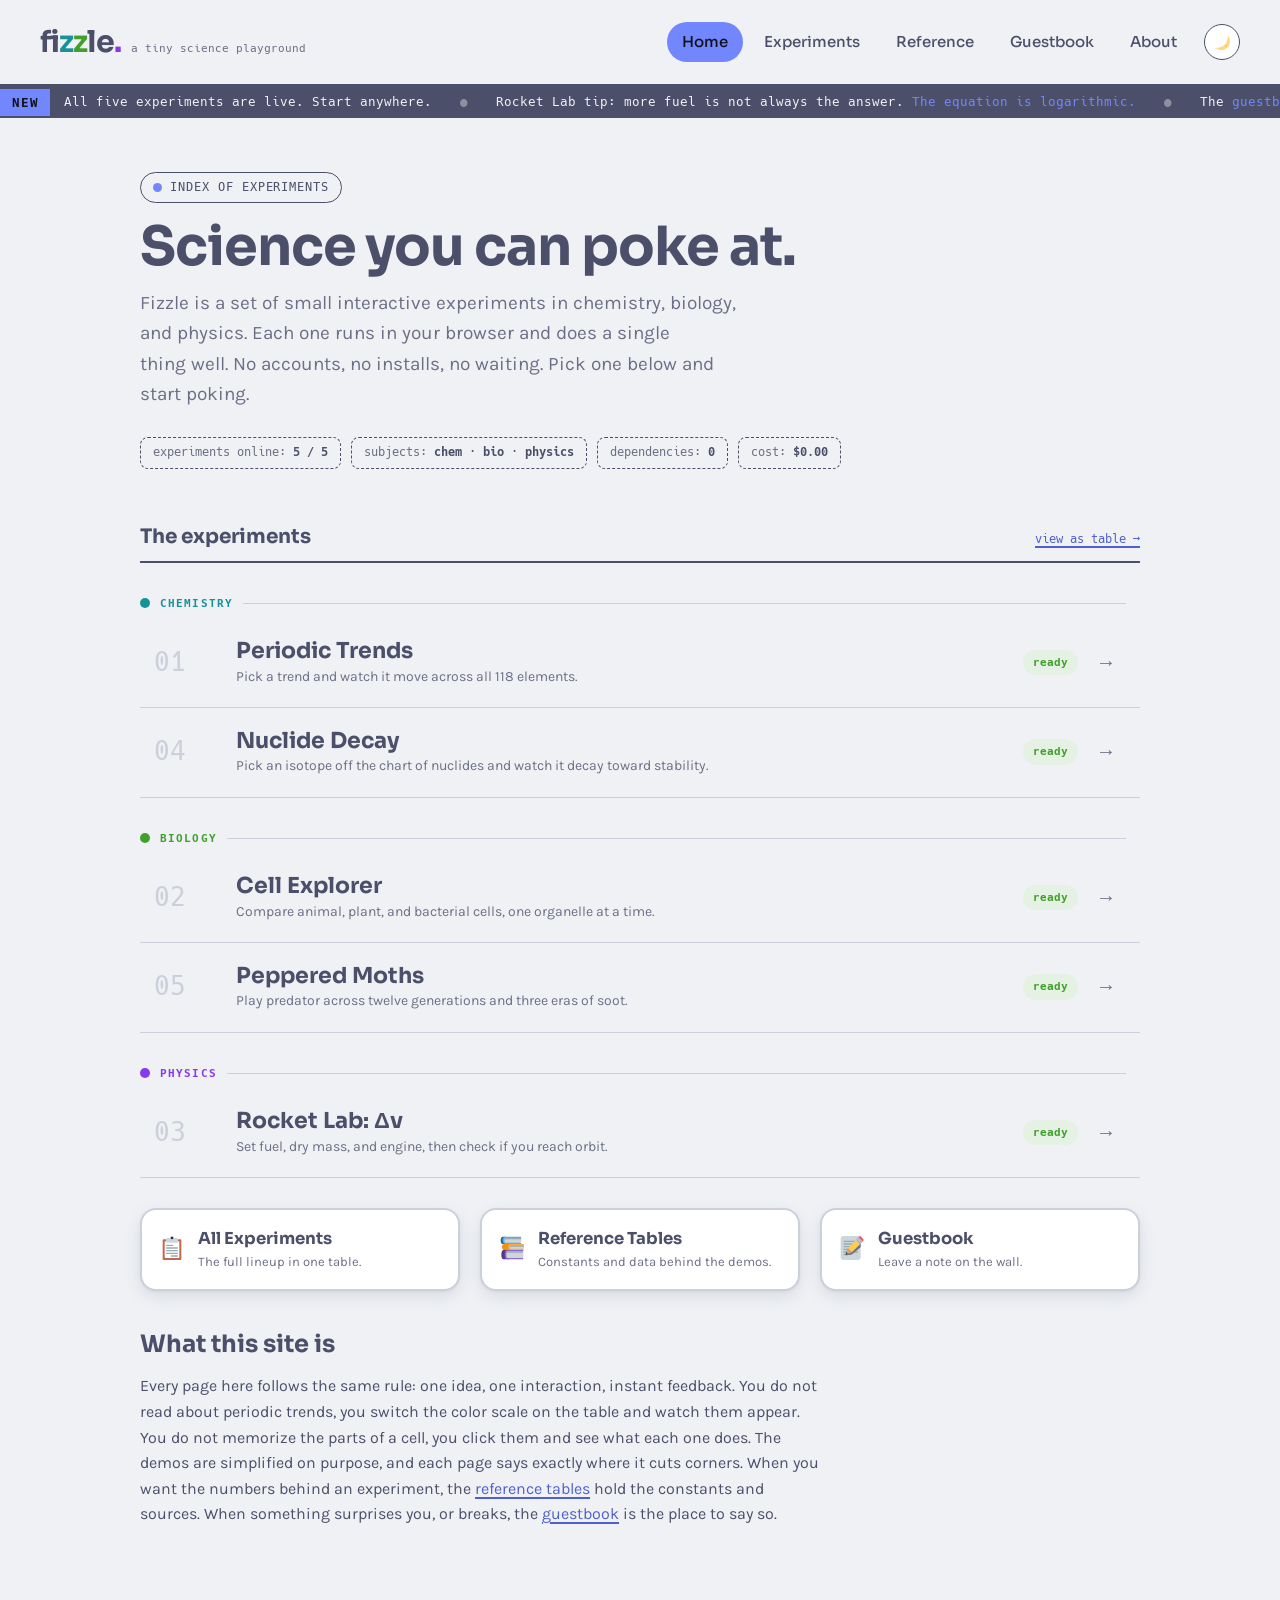
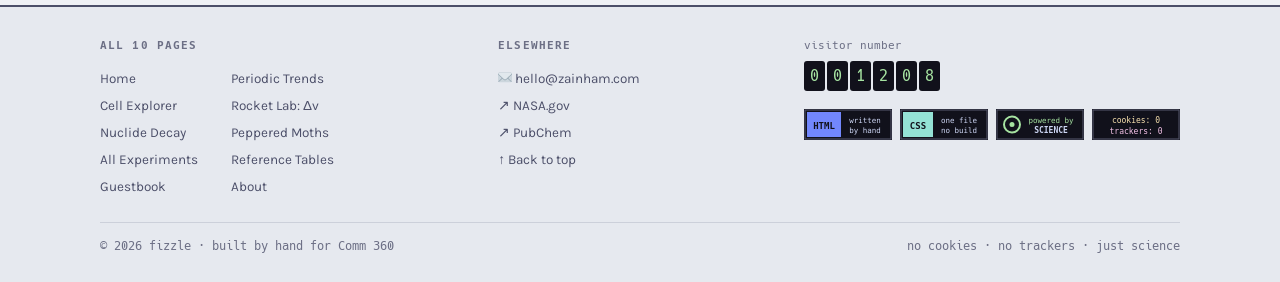
==== index.html @ f8979407 "feat: run moths across three eras of four generations Twelve generations, six catches each, with the" ====
<!DOCTYPE html>
<!-- AI-ASSISTED: portions of this file were written with the help of an AI assistant (Claude), per course policy.
     Twemoji icons (images/twemoji/) are copyright Twitter/X and contributors, licensed CC-BY 4.0. -->
<html lang="en">
<head>
<meta charset="utf-8">
<meta name="viewport" content="width=device-width, initial-scale=1">
<title>fizzle. &middot; a tiny science playground</title>
<meta name="description" content="Fizzle is a set of small interactive science experiments in chemistry, biology, and physics. Everything runs in your browser.">
<link rel="stylesheet" href="fizzle.css">
<link rel="icon" href="images/twemoji/26a1.svg">
<script src="js/site.js" defer></script>
</head>
<body>
<a class="fz-skip" href="#main">Skip to content</a>
<header class="fz-head" id="top">
  <a class="fz-logo" href="index.html">
    <span class="word">fi<em>z</em><em>z</em>le<em>.</em></span>
    <span class="dom">a tiny science playground</span>
  </a>
  <div class="fz-headright">
    <nav class="fz-nav" aria-label="Main navigation">
      <a href="index.html" class="on">Home</a>
      <a href="experiments.html">Experiments</a>
      <a href="reference.html">Reference</a>
      <a href="guestbook.html">Guestbook</a>
      <a href="about.html">About</a>
    </nav>
    <button class="fz-theme" type="button" aria-label="Toggle dark or light theme">
      <img class="em moon" src="images/twemoji/1f319.svg" alt="">
      <img class="em sun" src="images/twemoji/2600.svg" alt="">
    </button>
  </div>
</header>

<div class="fz-ticker">
  <button type="button" class="flag" id="fz-tick-btn" aria-pressed="false">NEW</button>
  <div class="lane"><div class="track">
    <span>All five experiments are live. Start anywhere.</span>
    <span class="sep">&#9679;</span>
    <span>Rocket Lab tip: more fuel is not always the answer. <em>The equation is logarithmic.</em></span>
    <span class="sep">&#9679;</span>
    <span>The <em>guestbook</em> is open. Sign the wall.</span>
  </div></div>
</div>

<main class="fz-main" id="main">
  <div class="fz-hero">
    <span class="fz-kicker"><span class="dot"></span>index of experiments</span>
    <h1 class="fz-h1">Science you can poke at.</h1>
    <p class="fz-hook">Fizzle is a set of small interactive experiments in chemistry, biology, and physics. Each one runs in your browser and does a single thing well. No accounts, no installs, no waiting. Pick one below and start poking.</p>
    <div class="fz-stats">
      <span>experiments online: <strong>5 / 5</strong></span>
      <span>subjects: <strong>chem &middot; bio &middot; physics</strong></span>
      <span>dependencies: <strong>0</strong></span>
      <span>cost: <strong>$0.00</strong></span>
    </div>
  </div>

  <div class="fz-dirhead">
    <h2>The experiments</h2>
    <a href="experiments.html">view as table &rarr;</a>
  </div>
  <div class="fz-dir">
    <h3 class="fz-group chem">Chemistry</h3>
    <a class="fz-exp" href="periodic.html">
      <span class="idx">01</span>
      <div><h3>Periodic Trends</h3><p>Pick a trend and watch it move across all 118 elements.</p></div>
      <span class="status ready">ready</span>
      <span class="arrow">&rarr;</span>
    </a>
    <a class="fz-exp" href="decay.html">
      <span class="idx">04</span>
      <div><h3>Nuclide Decay</h3><p>Pick an isotope off the chart of nuclides and watch it decay toward stability.</p></div>
      <span class="status ready">ready</span>
      <span class="arrow">&rarr;</span>
    </a>
    <h3 class="fz-group bio">Biology</h3>
    <a class="fz-exp" href="cells.html">
      <span class="idx">02</span>
      <div><h3>Cell Explorer</h3><p>Compare animal, plant, and bacterial cells, one organelle at a time.</p></div>
      <span class="status ready">ready</span>
      <span class="arrow">&rarr;</span>
    </a>
    <a class="fz-exp" href="moths.html">
      <span class="idx">05</span>
      <div><h3>Peppered Moths</h3><p>Play predator across twelve generations and three eras of soot.</p></div>
      <span class="status ready">ready</span>
      <span class="arrow">&rarr;</span>
    </a>
    <h3 class="fz-group phys">Physics</h3>
    <a class="fz-exp" href="rocket.html">
      <span class="idx">03</span>
      <div><h3>Rocket Lab: &Delta;v</h3><p>Set fuel, dry mass, and engine, then check if you reach orbit.</p></div>
      <span class="status ready">ready</span>
      <span class="arrow">&rarr;</span>
    </a>
  </div>

  <div class="fz-row3">
    <a class="fz-mini" href="experiments.html">
      <div class="ico"><img class="em" src="images/twemoji/1f4cb.svg" alt=""></div>
      <div><h3>All Experiments</h3><p>The full lineup in one table.</p></div>
    </a>
    <a class="fz-mini" href="reference.html">
      <div class="ico"><img class="em" src="images/twemoji/1f4da.svg" alt=""></div>
      <div><h3>Reference Tables</h3><p>Constants and data behind the demos.</p></div>
    </a>
    <a class="fz-mini" href="guestbook.html">
      <div class="ico"><img class="em" src="images/twemoji/1f4dd.svg" alt=""></div>
      <div><h3>Guestbook</h3><p>Leave a note on the wall.</p></div>
    </a>
  </div>

  <div class="fz-prose">
    <h2>What this site is</h2>
    <p>Every page here follows the same rule: one idea, one interaction, instant feedback. You do not read about periodic trends, you switch the color scale on the table and watch them appear. You do not memorize the parts of a cell, you click them and see what each one does. The demos are simplified on purpose, and each page says exactly where it cuts corners. When you want the numbers behind an experiment, the <a href="reference.html">reference tables</a> hold the constants and sources. When something surprises you, or breaks, the <a href="guestbook.html">guestbook</a> is the place to say so.</p>
  </div>
</main>

<footer class="fz-foot">
  <div class="cols">
    <div>
      <h2>All 10 pages</h2>
      <ul class="fz-sitemap">
        <li><a href="index.html">Home</a></li>
        <li><a href="periodic.html">Periodic Trends</a></li>
        <li><a href="cells.html">Cell Explorer</a></li>
        <li><a href="rocket.html">Rocket Lab: &Delta;v</a></li>
        <li><a href="decay.html">Nuclide Decay</a></li>
        <li><a href="moths.html">Peppered Moths</a></li>
        <li><a href="experiments.html">All Experiments</a></li>
        <li><a href="reference.html">Reference Tables</a></li>
        <li><a href="guestbook.html">Guestbook</a></li>
        <li><a href="about.html">About</a></li>
      </ul>
    </div>
    <div>
      <h2>Elsewhere</h2>
      <ul>
        <li><a href="mailto:hello@zainham.com"><img class="em" src="images/twemoji/2709.svg" alt=""> hello@zainham.com</a></li>
        <li><a href="https://www.nasa.gov/">&#8599; NASA.gov</a></li>
        <li><a href="https://pubchem.ncbi.nlm.nih.gov/">&#8599; PubChem</a></li>
        <li><a href="#top">&#8593; Back to top</a></li>
      </ul>
    </div>
    <div class="fz-counter">
      <span class="lab">visitor number</span>
      <div class="fz-odo"><span>0</span><span>0</span><span>1</span><span>2</span><span>0</span><span>8</span></div>
      <div class="fz-badges">
        <img src="images/badge-1.svg" alt="88 by 31 button badge: HTML written by hand" width="88" height="31">
        <img src="images/badge-2.svg" alt="88 by 31 button badge: CSS, one file, no build step" width="88" height="31">
        <img src="images/badge-3.svg" alt="88 by 31 button badge: powered by science" width="88" height="31">
        <img src="images/badge-4.svg" alt="88 by 31 button badge: zero cookies, zero trackers" width="88" height="31">
      </div>
    </div>
  </div>
  <div class="base">
    <span>&copy; 2026 fizzle &middot; built by hand for Comm 360</span>
    <span>no cookies &middot; no trackers &middot; just science</span>
  </div>
</footer>
</body>
</html>
---- fizzle.css ----
/* AI-ASSISTED: portions of this file were written with the help of an AI assistant (Claude), per course policy.
   fizzle.css: the one external stylesheet for fizzle.zainham.com.
   Palette: Catppuccin Latte (light, default) / Catppuccin Mocha (dark), lavender accent.
   Fonts: Sora (display), Karla (body), Hack (mono), self-hosted in fonts/.
   Icons: Twemoji SVGs (CC-BY 4.0, jdecked/twemoji), self-hosted in images/twemoji/. */

/* ---------- fonts ---------- */
@font-face{font-family:'Sora';font-weight:400;font-style:normal;font-display:swap;src:url('fonts/sora-400.woff2') format('woff2')}
@font-face{font-family:'Sora';font-weight:500;font-style:normal;font-display:swap;src:url('fonts/sora-500.woff2') format('woff2')}
@font-face{font-family:'Sora';font-weight:600;font-style:normal;font-display:swap;src:url('fonts/sora-600.woff2') format('woff2')}
@font-face{font-family:'Sora';font-weight:700;font-style:normal;font-display:swap;src:url('fonts/sora-700.woff2') format('woff2')}
@font-face{font-family:'Karla';font-weight:400;font-style:normal;font-display:swap;src:url('fonts/karla-400.woff2') format('woff2')}
@font-face{font-family:'Karla';font-weight:400;font-style:italic;font-display:swap;src:url('fonts/karla-400-italic.woff2') format('woff2')}
@font-face{font-family:'Karla';font-weight:700;font-style:normal;font-display:swap;src:url('fonts/karla-700.woff2') format('woff2')}
@font-face{font-family:'Hack';font-weight:400;font-style:normal;font-display:swap;src:url('fonts/hack-400.woff2') format('woff2')}
@font-face{font-family:'Hack';font-weight:700;font-style:normal;font-display:swap;src:url('fonts/hack-700.woff2') format('woff2')}

/* ---------- theme tokens ---------- */
:root{
  /* Catppuccin Latte */
  --base:#eff1f5; --mantle:#e6e9ef; --crust:#dce0e8; --card:#ffffff;
  --text:#4c4f69; --subtext:#6c6f85; --line:#ccd0da; --border:#4c4f69;
  --lavender:#7287fd; --chem:#179299; --bio:#40a02b; --phys:#8839ef;
  --yellow:#df8e1d; --pink:#ea76cb; --green:#40a02b; --odo:#a6e3a1;
  --inv-bg:#4c4f69; --inv-text:#eff1f5; --accent-contrast:#11111b;
  /* text-only accent variants: the display accents above fail WCAG AA as text */
  --link:#4f5fd0; --link-hover:#c4257f; --pink-text:#c4257f;
  --phys-contrast:#ffffff;
  --chem-soft:color-mix(in oklab,var(--chem) 14%,var(--card));
  --bio-soft:color-mix(in oklab,var(--bio) 14%,var(--card));
  --phys-soft:color-mix(in oklab,var(--phys) 14%,var(--card));
  --yellow-soft:color-mix(in oklab,var(--yellow) 16%,var(--card));
  --lav-soft:color-mix(in oklab,var(--lavender) 14%,var(--card));
  --radius:16px; --shadow:0 2px 0 var(--border);
  --shadow-soft:0 1px 2px rgba(76,79,105,.08),0 6px 16px rgba(76,79,105,.12);
  --font-display:'Sora',sans-serif;
  --font-body:'Karla',sans-serif;
  --font-mono:'Hack','IBM Plex Mono',monospace;
}
body.dark{
  /* Catppuccin Mocha */
  --base:#1e1e2e; --mantle:#181825; --crust:#11111b; --card:#313244;
  --text:#cdd6f4; --subtext:#a6adc8; --line:#45475a; --border:#585b70;
  --lavender:#b4befe; --chem:#94e2d5; --bio:#a6e3a1; --phys:#cba6f7;
  --yellow:#f9e2af; --pink:#f5c2e7; --green:#a6e3a1; --odo:#a6e3a1;
  --inv-bg:#11111b; --inv-text:#cdd6f4; --accent-contrast:#11111b;
  --link:#b4befe; --link-hover:#f5c2e7; --pink-text:#f5c2e7;
  --phys-contrast:#11111b;
  --chem-soft:color-mix(in oklab,var(--chem) 20%,var(--card));
  --bio-soft:color-mix(in oklab,var(--bio) 20%,var(--card));
  --phys-soft:color-mix(in oklab,var(--phys) 20%,var(--card));
  --yellow-soft:color-mix(in oklab,var(--yellow) 20%,var(--card));
  --lav-soft:color-mix(in oklab,var(--lavender) 20%,var(--card));
  --shadow-soft:0 2px 4px rgba(0,0,0,.3),0 8px 20px rgba(0,0,0,.35);
}

/* ---------- base ---------- */
*,*::before,*::after{box-sizing:border-box}
html{scroll-behavior:smooth}
body{margin:0;background:var(--base);color:var(--text);font-family:var(--font-body);font-size:16px;line-height:1.6;min-height:100vh;display:flex;flex-direction:column}
img{max-width:100%;border:0}
a img{border:0}
img.em{width:1em;height:1em;vertical-align:-0.125em}
a{color:var(--link);text-decoration-thickness:1.5px;text-underline-offset:3px}
a:hover{color:var(--link-hover)}
:focus-visible{outline:2.5px solid var(--link);outline-offset:2px;border-radius:4px}
::selection{background:var(--lav-soft)}
.visually-hidden{position:absolute;width:1px;height:1px;margin:-1px;padding:0;overflow:hidden;clip:rect(0 0 0 0);white-space:nowrap;border:0}
.fz-skip{position:absolute;left:-9999px;top:0;background:var(--card);border:2px solid var(--border);border-radius:8px;padding:8px 14px;z-index:99;font-family:var(--font-display)}
.fz-skip:focus{left:12px;top:12px}

/* ---------- header ---------- */
.fz-head{display:flex;align-items:center;justify-content:space-between;gap:24px;padding:18px 40px;border-bottom:2px solid var(--border);background:var(--base)}
.fz-logo{display:flex;align-items:baseline;gap:10px;text-decoration:none;color:var(--text)}
.fz-logo:hover{color:var(--text)}
.fz-logo .word{font-family:var(--font-display);font-weight:700;font-size:30px;letter-spacing:-0.03em}
.fz-logo .word em{font-style:normal;color:var(--chem)}
.fz-logo .word em+em{color:var(--bio)}
.fz-logo .word em+em+em{color:var(--phys)}
.fz-logo .dom{font-family:var(--font-mono);font-size:11px;color:var(--subtext)}
.fz-headright{display:flex;align-items:center;gap:12px}
.fz-nav{display:flex;gap:6px;flex-wrap:wrap}
.fz-nav a{font-family:var(--font-display);font-weight:500;font-size:15px;text-decoration:none;color:var(--text);padding:7px 14px;border-radius:99px;border:1.5px solid transparent}
.fz-nav a:hover{border-color:var(--border);color:var(--text)}
.fz-nav a.on{background:var(--lavender);color:var(--accent-contrast)}
.fz-theme{flex:none;width:36px;height:36px;border-radius:50%;border:1.5px solid var(--border);background:var(--card);cursor:pointer;font-size:15px;display:flex;align-items:center;justify-content:center;padding:0}
.fz-theme:hover{background:var(--lav-soft)}
body.dark .fz-theme .moon{display:none}
body:not(.dark) .fz-theme .sun{display:none}

/* ---------- ticker ---------- */
.fz-ticker{display:flex;align-items:center;background:var(--inv-bg);color:var(--inv-text);font-family:var(--font-mono);font-size:12.5px;overflow:hidden}
.fz-ticker .flag{background:var(--lavender);color:var(--accent-contrast);font-weight:700;padding:6px 12px;flex:none;letter-spacing:.06em;z-index:1;border:0;font-family:var(--font-mono);font-size:12.5px;cursor:pointer}
.fz-ticker .flag:hover{background:var(--link-hover);color:#ffffff}
.fz-ticker.paused .track{animation-play-state:paused}
.fz-ticker .lane{flex:1;overflow:hidden}
.fz-ticker .track{display:inline-flex;white-space:nowrap;padding:6px 0;animation:fz-marquee 40s linear infinite}
.fz-ticker:hover .track{animation-play-state:paused}
.fz-ticker .track span{padding:0 14px}
.fz-ticker .track em{font-style:normal;color:var(--lavender)}
body.dark .fz-ticker .track em{color:var(--yellow)}
.fz-ticker .track .sep{opacity:.4}
@keyframes fz-marquee{from{transform:translateX(0)}to{transform:translateX(-50%)}}

/* ---------- page body ---------- */
.fz-main{flex:1;width:100%;max-width:1080px;margin:0 auto;padding:44px 40px 64px}
.fz-kicker{display:inline-flex;align-items:center;gap:8px;font-family:var(--font-mono);font-size:12px;letter-spacing:.08em;text-transform:uppercase;padding:5px 12px;border:1.5px solid var(--border);border-radius:99px;margin:0 0 16px}
.fz-kicker .dot{width:9px;height:9px;border-radius:50%;background:var(--lavender)}
.fz-h1{font-family:var(--font-display);font-weight:700;font-size:52px;line-height:1.05;letter-spacing:-0.02em;margin:0 0 12px;text-wrap:balance}
.fz-hook{font-size:19px;color:var(--subtext);margin:0 0 28px;max-width:56ch;text-wrap:pretty}
.fz-hook strong{color:var(--text)}
.fz-lede{display:flex;gap:32px;align-items:flex-start;justify-content:space-between;margin-bottom:30px}
.fz-lede .txt{min-width:0}
.fz-lede .fz-hook{margin-bottom:0}
.fz-hero-art{flex:none;width:250px;border:2px solid var(--line);border-radius:var(--radius);box-shadow:var(--shadow-soft);background:var(--card)}

/* subject accents via body class */
body.chem .fz-kicker .dot{background:var(--chem)}
body.bio .fz-kicker .dot{background:var(--bio)}
body.phys .fz-kicker .dot{background:var(--phys)}
body.chem .fz-stage{border-color:var(--chem)} body.chem .fz-stage .bar{background:var(--chem-soft)}
body.bio .fz-stage{border-color:var(--bio)}   body.bio .fz-stage .bar{background:var(--bio-soft)}
body.phys .fz-stage{border-color:var(--phys)} body.phys .fz-stage .bar{background:var(--phys-soft)}

/* ---------- hub: stats + experiment directory ---------- */
.fz-hero{padding:10px 0 26px}
.fz-hero .fz-h1{font-size:54px;max-width:22ch}
.fz-stats{display:flex;gap:10px;flex-wrap:wrap;margin-top:4px}
.fz-stats span{font-family:var(--font-mono);font-size:12px;border:1.5px dashed var(--border);border-radius:8px;padding:5px 12px;color:var(--subtext)}
.fz-stats span strong{color:var(--text);font-weight:600}
.fz-dirhead{display:flex;align-items:baseline;justify-content:space-between;border-bottom:2px solid var(--border);padding-bottom:8px;margin:26px 0 0}
.fz-dirhead h2{font-family:var(--font-display);font-size:20px;margin:0}
.fz-dirhead a{font-family:var(--font-mono);font-size:12px}
.fz-dir{display:flex;flex-direction:column}
.fz-exp{display:grid;grid-template-columns:64px 110px 1fr auto 30px;gap:18px;align-items:center;padding:20px 14px;border-bottom:1.5px solid var(--line);text-decoration:none;color:var(--text)}
.fz-exp:hover{background:var(--card);color:var(--text)}
.fz-exp .idx{font-family:var(--font-mono);font-size:26px;font-weight:500;color:var(--line)}
.fz-exp:hover .idx{color:var(--lavender)}
.fz-exp .subj{font-family:var(--font-mono);font-size:10.5px;letter-spacing:.09em;text-transform:uppercase;font-weight:700;padding:4px 0;text-align:center;border-radius:99px;border:1.5px solid}
.subj.chem{color:var(--chem);border-color:var(--chem);background:var(--chem-soft)}
.subj.bio{color:var(--bio);border-color:var(--bio);background:var(--bio-soft)}
.subj.phys{color:var(--phys);border-color:var(--phys);background:var(--phys-soft)}
.subj.tbd{color:var(--subtext);border-color:var(--line);background:none}
.fz-exp h3{font-family:var(--font-display);font-size:22px;margin:0 0 2px;line-height:1.2}
.fz-exp p{margin:0;font-size:14px;color:var(--subtext);line-height:1.45}
.fz-exp .status{font-family:var(--font-mono);font-size:11px;padding:4px 10px;border-radius:99px}
.fz-exp .status.ready{background:var(--bio-soft);color:var(--bio);font-weight:700}
.fz-exp .status.wip{border:1.5px dashed var(--line);color:var(--subtext)}
.fz-exp .arrow{font-family:var(--font-display);font-size:20px;color:var(--subtext)}
.fz-exp:hover .arrow{color:var(--lavender)}
.fz-row3{display:grid;grid-template-columns:repeat(3,1fr);gap:20px;margin-top:30px}
.fz-mini{display:flex;gap:14px;align-items:center;background:var(--card);border:2px solid var(--line);border-radius:var(--radius);box-shadow:var(--shadow-soft);padding:16px 18px;text-decoration:none;color:var(--text);transition:border-color .12s,box-shadow .12s,transform .12s}
.fz-mini:hover{border-color:var(--border);box-shadow:var(--shadow);transform:translate(-2px,-2px);color:var(--text)}
.fz-mini .ico{font-size:24px}
.fz-mini h3{font-family:var(--font-display);font-size:16.5px;margin:0}
.fz-mini p{margin:0;font-size:13px;color:var(--subtext)}

/* ---------- demo stage ---------- */
.fz-stage{background:var(--card);border:2.5px solid var(--line);border-radius:var(--radius);box-shadow:var(--shadow-soft);overflow:hidden;margin:0 0 14px}
.fz-stage .bar{display:flex;align-items:center;justify-content:space-between;gap:12px;padding:10px 16px;border-bottom:2px solid var(--line);font-family:var(--font-mono);font-size:12px}
.fz-stage .bar .howto{color:var(--subtext);text-align:right}
.fz-stage .well{padding:26px}
.fz-caption{font-size:13.5px;color:var(--subtext);font-style:italic;margin:0 0 30px}
.fz-btn{font-family:var(--font-display);font-size:13.5px;font-weight:500;padding:7px 14px;border-radius:99px;border:1.5px solid var(--border);background:var(--card);color:var(--text);cursor:pointer}
.fz-btn:hover{background:var(--lav-soft)}
body.chem .fz-btn.on{background:var(--chem);border-color:var(--chem);color:var(--accent-contrast)}
body.bio .fz-btn.on{background:var(--bio);border-color:var(--bio);color:var(--accent-contrast)}
body.phys .fz-btn.on{background:var(--phys);border-color:var(--phys);color:var(--phys-contrast)}
.fz-read{margin-top:16px;display:flex;gap:12px;align-items:center;flex-wrap:wrap;font-family:var(--font-mono);font-size:12.5px;background:var(--base);border:1.5px dashed var(--border);border-radius:8px;padding:10px 14px}
.fz-read strong{font-size:15px;font-family:var(--font-mono)}

/* ---------- prose ---------- */
.fz-prose h2{font-family:var(--font-display);font-size:24px;margin:34px 0 10px}
.fz-prose p{max-width:68ch;margin:0 0 14px;text-wrap:pretty}
.fz-related{margin:8px 0 0;padding:0;list-style:none;display:flex;flex-wrap:wrap;gap:8px}
.fz-related li a{display:inline-block;font-family:var(--font-mono);font-size:12.5px;border:1.5px solid var(--border);border-radius:99px;padding:5px 12px;text-decoration:none;color:var(--text);background:var(--card)}
.fz-related li a:hover{background:var(--lav-soft);color:var(--text)}

/* ---------- periodic ---------- */
.pt-controls{display:flex;gap:8px;margin-bottom:18px;flex-wrap:wrap}
.pt{display:grid;grid-template-columns:repeat(18,1fr);gap:3px;position:relative}
.pt button.el{aspect-ratio:1;border:1px solid var(--border);border-radius:4px;display:flex;align-items:center;justify-content:center;font-family:var(--font-mono);font-size:10px;background:var(--chem-soft);color:var(--text);cursor:pointer;padding:0;min-width:0}
.pt button.el:hover{outline:2px solid var(--chem);outline-offset:1px;z-index:1}
.pt button.el.sel{outline:2.5px solid var(--border);outline-offset:1px;font-weight:700;z-index:2}
.pt button.el.nodata{border-style:dashed;color:var(--subtext)}
.pt .gap{grid-column:1 / -1;height:10px}
.pt .lbl56{border:none;background:none;font-family:var(--font-mono);font-size:9px;color:var(--subtext);display:flex;align-items:center;justify-content:center}
.pt-arrow{margin:0 0 12px;font-family:var(--font-display);font-weight:600;color:var(--chem);font-size:14px;display:flex;align-items:center;gap:10px}
.pt-arrow .line{flex:1;height:3px;background:var(--chem);border-radius:2px;position:relative;min-width:60px}
.pt-arrow .line::after{content:"";position:absolute;right:-2px;top:-5px;border:7px solid transparent;border-left-color:var(--chem)}

/* ---------- cells ---------- */
.cx-tabs{display:flex;gap:8px;margin-bottom:18px;flex-wrap:wrap}
.cx-wrap{display:flex;gap:24px;align-items:center;flex-wrap:wrap}
.cx-svg{flex:1 1 380px;max-width:520px}
.cx-svg svg{width:100%;height:auto;display:block}
.cx-svg .org{cursor:pointer;transition:filter .12s}
.cx-svg .org:hover,.cx-svg .org:focus-visible{filter:brightness(1.08) saturate(1.3)}
.cx-svg .org.sel{stroke:var(--border);stroke-width:2.5}
.cx-list{flex:1 1 220px;display:flex;flex-direction:column;gap:6px;list-style:none;margin:0;padding:0}
.cx-list button{font-family:var(--font-mono);font-size:12.5px;text-align:left;border:1.5px solid var(--line);background:var(--card);color:var(--text);border-radius:8px;padding:7px 10px;cursor:pointer}
.cx-list button:hover{border-color:var(--bio)}
.cx-list button.on{border-color:var(--bio);background:var(--bio-soft)}

/* ---------- rocket ---------- */
.rk-wrap{display:flex;gap:28px;flex-wrap:wrap}
.rk-svg{flex:0 0 150px;align-self:center}
.rk-svg svg{width:100%;height:auto}
.rk-controls{flex:1 1 320px;display:flex;flex-direction:column;gap:16px}
.rk-controls .row label{display:block;font-family:var(--font-display);font-weight:600;font-size:14px;margin-bottom:4px}
.rk-controls .row output{font-family:var(--font-mono);font-size:12.5px;color:var(--subtext);float:right}
.rk-controls input[type=range]{width:100%;accent-color:var(--phys)}
.rk-bar{margin-top:18px}
.rk-bar .lab{display:flex;justify-content:space-between;font-family:var(--font-mono);font-size:11.5px;color:var(--subtext);margin-bottom:5px}
.rk-track{position:relative;height:26px;border:1.5px solid var(--border);border-radius:99px;background:var(--base);overflow:hidden}
.rk-fill{position:absolute;inset:0 auto 0 0;width:0%;background:var(--phys);transition:width .25s ease}
.rk-goal{position:absolute;top:-4px;bottom:-4px;width:2.5px;background:var(--pink)}
.rk-verdict{margin-top:14px;font-family:var(--font-display);font-weight:700;font-size:19px}
.rk-verdict .sub{display:block;font-family:var(--font-mono);font-weight:400;font-size:12px;color:var(--subtext);margin-top:2px}

/* ---------- decay ---------- */
.dk-wrap{display:flex;gap:26px;flex-wrap:wrap}
.dk-chartbox{flex:1 1 300px;min-width:280px}
.dk-chartbox h3,.dk-simbox h3{font-family:var(--font-mono);font-size:11px;letter-spacing:.08em;text-transform:uppercase;color:var(--subtext);margin:0 0 8px}
.dk-chart{position:relative;border:1.5px solid var(--line);border-radius:8px;background:var(--base);width:100%}
.dk-cells{position:absolute;inset:6px}
.dk-cells span{position:absolute;width:2.2%;height:2.6%;border-radius:1px}
.dk-island{position:absolute;left:66%;bottom:76%;width:14%;height:11%;border:1.5px dashed var(--pink);border-radius:4px}
.dk-islandlab{position:absolute;left:62%;bottom:88%;font-family:var(--font-mono);font-size:9px;line-height:1.25;color:var(--pink);text-align:center}
.dk-markers{position:absolute;inset:6px}
.dk-mark{position:absolute;width:11px;height:11px;padding:0;border-radius:50%;border:2px solid var(--border);background:var(--card);cursor:pointer;transform:translate(-50%,50%)}
.dk-mark:hover{background:var(--lavender)}
.dk-mark.on{background:var(--pink);border-color:var(--pink);box-shadow:0 0 0 3px color-mix(in oklab,var(--pink) 30%,transparent)}
.dk-axis{font-family:var(--font-mono);font-size:10.5px;color:var(--subtext);margin-top:4px;display:flex;justify-content:space-between}
.dk-presets{display:flex;gap:6px;flex-wrap:wrap;margin-top:10px}
.dk-presets .fz-btn{font-family:var(--font-mono);font-size:12px;padding:5px 11px}
.dk-simbox{flex:1 1 340px;min-width:300px}
.dk-atoms{display:grid;grid-template-columns:repeat(25,1fr);gap:2px;margin-bottom:10px}
.dk-atoms span{aspect-ratio:1;border-radius:50%;background:var(--chem);transition:background .3s,opacity .3s}
.dk-atoms span.gone{background:var(--line);opacity:.45}
.dk-timeline{position:relative;height:24px;border-bottom:1.5px solid var(--border);margin-bottom:10px;font-family:var(--font-mono);font-size:10px;color:var(--subtext)}
.dk-timeline .tick{position:absolute;bottom:0;transform:translateX(-50%);border-left:1.5px solid var(--border);padding:0 3px;height:8px}
.dk-timeline .tick em{font-style:normal;position:absolute;top:-16px;left:50%;transform:translateX(-50%);white-space:nowrap}
.dk-timeline .cursor{position:absolute;bottom:0;height:100%;border-left:2px solid var(--pink)}
.dk-ctl{display:flex;gap:8px;align-items:center;flex-wrap:wrap}
.dk-chain{font-family:var(--font-mono);font-size:12px;margin-top:10px;color:var(--subtext)}
.dk-chain strong{color:var(--text)}

/* ---------- moths ---------- */
.mo-wrap{display:flex;gap:26px;flex-wrap:wrap}
.mo-scenebox{flex:1 1 400px}
.mo-scene{position:relative;width:100%;aspect-ratio:16/10;border-radius:10px;border:1.5px solid var(--border);overflow:hidden;background:
  radial-gradient(circle at 20% 30%,rgba(0,0,0,.12) 0 8%,transparent 9%),
  radial-gradient(circle at 70% 60%,rgba(0,0,0,.10) 0 6%,transparent 7%),
  repeating-linear-gradient(94deg,var(--bark-a,#c9bda6) 0 14px,var(--bark-b,#b7a98e) 14px 26px,var(--bark-a,#c9bda6) 26px 42px)}
.mo-scene .moth{position:absolute;width:34px;height:34px;border:none;background:none;padding:0;cursor:crosshair;transform:translate(-50%,-50%)}
.mo-scene .moth svg{width:100%;height:100%;filter:drop-shadow(0 1px 1px rgba(0,0,0,.25))}
.mo-scene .moth:hover svg{transform:scale(1.12)}
.mo-side{flex:1 1 260px;display:flex;flex-direction:column;gap:14px}
.mo-side .row label{display:block;font-family:var(--font-display);font-weight:600;font-size:14px;margin-bottom:4px}
.mo-era{display:flex;gap:6px;flex-wrap:wrap}
.mo-stats{font-family:var(--font-mono);font-size:12.5px;display:flex;flex-direction:column;gap:6px}
.mo-split{display:flex;height:18px;border:1.5px solid var(--border);border-radius:99px;overflow:hidden}
.mo-split span{width:50%}
.mo-split .lite{background:#e8dfc8}
.mo-split .dark{background:#3a3632}
.mo-chart{display:flex;align-items:flex-end;gap:3px;height:80px;border-bottom:1.5px solid var(--border);padding-top:4px}
.mo-chart span{flex:0 0 auto;width:calc(10% - 3px);background:var(--bio);border-radius:2px 2px 0 0;min-height:2px}
.mo-side .lbl{display:block;font-family:var(--font-display);font-weight:600;font-size:14px;margin-bottom:4px}
.mo-chart span.now{background:var(--pink)}

/* ---------- guestbook ---------- */
.fz-form{background:var(--card);border:2px solid var(--line);border-radius:var(--radius);box-shadow:var(--shadow-soft);padding:28px 30px;max-width:640px}
.fz-form .row{margin-bottom:18px}
.fz-form label.lbl{display:block;font-family:var(--font-display);font-weight:600;font-size:14.5px;margin-bottom:6px}
.fz-form .req{color:var(--pink-text)}
.fz-form input[type=text],.fz-form input[type=email],.fz-form select,.fz-form textarea{width:100%;font-family:var(--font-body);font-size:15px;padding:10px 12px;border:1.5px solid var(--border);border-radius:8px;background:var(--base);color:var(--text)}
.fz-form textarea{min-height:110px;resize:vertical}
.fz-form .help{font-size:12.5px;color:var(--subtext);margin-top:4px}
.fz-form fieldset{border:0;padding:0;margin:0}
.fz-form .choices{display:flex;flex-wrap:wrap;gap:10px 18px;font-size:14.5px}
.fz-form .choices label{display:flex;gap:6px;align-items:center}
.fz-form .choices input[type=radio]{accent-color:var(--lavender)}
.fz-form .err{display:none;font-family:var(--font-mono);font-size:12px;color:var(--pink-text);margin-top:4px}
.fz-form .row.bad .err{display:block}
.fz-form .row.bad input,.fz-form .row.bad textarea{border-color:var(--pink-text)}
.fz-thanks{display:none;font-family:var(--font-mono);font-size:13px;background:var(--bio-soft);border:1.5px solid var(--bio);color:var(--text);border-radius:8px;padding:10px 14px;margin-top:14px}
.fz-thanks.show{display:block}
.fz-submit{font-family:var(--font-display);font-weight:600;font-size:16px;background:var(--lavender);color:var(--accent-contrast);border:2px solid var(--line);border-radius:99px;padding:11px 26px;cursor:pointer;box-shadow:var(--shadow-soft);transition:border-color .12s,box-shadow .12s,transform .12s}
.fz-submit:hover{border-color:var(--border);box-shadow:var(--shadow);transform:translate(-2px,-2px)}
.fz-wall{margin-top:36px;max-width:640px}
.fz-wall h2{font-family:var(--font-display);font-size:24px;margin:0 0 4px}
.fz-wall .note{font-size:13px;color:var(--subtext);font-family:var(--font-mono);margin:0 0 16px}
.fz-entry{border:1.5px solid var(--border);border-radius:10px;background:var(--card);padding:14px 18px;margin-bottom:12px}
.fz-entry .who{font-family:var(--font-mono);font-size:12px;color:var(--subtext);margin-bottom:4px}
.fz-entry .who strong{color:var(--text)}
.fz-entry p{margin:0;font-size:14.5px}

/* ---------- tables ---------- */
.fz-tablewrap{overflow-x:auto}
.fz-table{width:100%;border-collapse:separate;background:var(--card);border:2px solid var(--line);border-radius:var(--radius);box-shadow:var(--shadow-soft);overflow:hidden;font-size:14.5px;border-spacing:0;margin:0 0 8px}
.fz-table caption{caption-side:top;text-align:left;font-family:var(--font-mono);font-size:12px;color:var(--subtext);padding:0 2px 10px}
.fz-table th{font-family:var(--font-mono);font-size:11px;letter-spacing:.08em;text-transform:uppercase;text-align:left;color:var(--subtext);background:var(--mantle);padding:10px 14px;border-bottom:2px solid var(--line)}
.fz-table td{padding:12px 14px;border-bottom:1.5px solid var(--line);vertical-align:top}
.fz-table tbody tr:last-child td{border-bottom:none}
.fz-table tbody tr:hover{background:var(--lav-soft)}
.fz-table td.num{font-family:var(--font-mono);color:var(--subtext)}
.fz-table td.name{font-family:var(--font-display);font-weight:600;white-space:nowrap}
.fz-table td.mono{font-family:var(--font-mono);font-size:13px}
.fz-table td.how{color:var(--subtext);font-size:13.5px}
.fz-table .subj{font-family:var(--font-mono);font-size:10px;letter-spacing:.08em;text-transform:uppercase;font-weight:700;padding:3px 10px;border-radius:99px;border:1.5px solid}
h2.fz-tablehead{font-family:var(--font-display);font-size:24px;margin:38px 0 12px}

/* ---------- about ---------- */
.fz-photos{display:flex;gap:20px;flex-wrap:wrap;margin:20px 0}
.fz-photos figure{margin:0;flex:1 1 260px;max-width:340px}
.fz-photos img{width:100%;border:2px solid var(--line);border-radius:var(--radius);box-shadow:var(--shadow-soft);display:block}
.fz-photos figcaption{font-family:var(--font-mono);font-size:11.5px;color:var(--subtext);margin-top:6px}

/* ---------- footer ---------- */
.fz-foot{border-top:2px solid var(--border);background:var(--mantle);padding:30px 40px 26px;margin-top:auto}
.fz-foot .cols{display:flex;gap:44px;justify-content:space-between;flex-wrap:wrap;max-width:1080px;margin:0 auto}
.fz-foot h2{font-family:var(--font-mono);font-size:11px;letter-spacing:.1em;text-transform:uppercase;color:var(--subtext);margin:0 0 10px;font-weight:700}
.fz-foot ul{list-style:none;margin:0;padding:0;font-size:13.5px;line-height:2}
.fz-foot ul a{color:var(--text);text-decoration:none}
.fz-foot ul a:hover{text-decoration:underline;color:var(--text)}
.fz-sitemap{display:grid;grid-template-columns:1fr 1fr;gap:0 28px}
.fz-counter{display:flex;flex-direction:column;gap:6px;align-items:flex-start}
.fz-counter .lab{font-family:var(--font-mono);font-size:11px;color:var(--subtext)}
.fz-odo{display:flex;gap:2px}
.fz-odo span{background:#11111b;color:var(--odo);font-family:var(--font-mono);font-size:15px;padding:3px 6px;border-radius:3px}
.fz-badges{display:flex;gap:8px;margin-top:12px;flex-wrap:wrap}
.fz-badges img{width:88px;height:31px;border:0;image-rendering:auto}
.fz-foot .base{display:flex;justify-content:space-between;gap:20px;flex-wrap:wrap;border-top:1px solid var(--line);margin-top:22px;padding-top:14px;font-family:var(--font-mono);font-size:12px;color:var(--subtext);max-width:1080px;margin-left:auto;margin-right:auto}
.fz-foot .base a{color:var(--text)}

/* ---------- motion + mobile ---------- */
@media (prefers-reduced-motion:reduce){
  html{scroll-behavior:auto}
  .fz-ticker .track{animation:none}
  *{transition:none!important}
}
@media (max-width:720px){
  .fz-head{padding:14px 18px;flex-wrap:wrap;gap:10px}
  .fz-logo .word{font-size:26px}
  .fz-logo .dom{display:none}
  .fz-headright{width:100%;justify-content:space-between;flex-direction:row-reverse}
  .fz-nav{gap:5px}
  .fz-nav a{font-size:14px;padding:6px 12px;border:1.5px solid var(--line)}
  .fz-nav a.on{border-color:var(--lavender)}
  .fz-main{padding:26px 18px 40px}
  .fz-h1,.fz-hero .fz-h1{font-size:34px}
  .fz-hook{font-size:16px}
  .fz-lede{flex-direction:column}
  .fz-hero-art{width:100%;max-width:320px}
  .fz-exp{grid-template-columns:40px 1fr 24px;gap:12px;padding:16px 8px}
  .fz-exp .idx{font-size:20px}
  .fz-exp .subj{grid-row:1;display:inline-block;padding:2px 9px;margin-bottom:4px;justify-self:start}
  .fz-exp .subj,.fz-exp .status{display:none}
  .fz-exp h3{font-size:18px}
  .fz-row3{grid-template-columns:1fr}
  .fz-stage .well{padding:16px}
  .fz-foot{padding:24px 18px 20px}
  .fz-foot .cols{gap:26px}
}

/* Keep periodic tiles at a usable tap-target size on narrow screens by
   letting the grid scroll sideways instead of shrinking below 24px. */
@media (max-width:720px){
  .pt-scroll{overflow-x:auto}
  .pt{min-width:520px}
  .pt-arrow{font-size:12.5px}
}

/* Subject groups in the experiment directory */
.fz-group{font-family:var(--font-mono);font-size:11px;letter-spacing:.1em;text-transform:uppercase;font-weight:700;margin:26px 0 0;padding:6px 14px 6px 0;display:flex;align-items:center;gap:10px}
.fz-group::before{content:"";width:10px;height:10px;border-radius:50%;flex:none}
.fz-group.chem{color:var(--chem)} .fz-group.chem::before{background:var(--chem)}
.fz-group.bio{color:var(--bio)}   .fz-group.bio::before{background:var(--bio)}
.fz-group.phys{color:var(--phys)} .fz-group.phys::before{background:var(--phys)}
.fz-group::after{content:"";flex:1;height:1.5px;background:var(--line)}
.fz-dir .fz-exp{grid-template-columns:64px 1fr auto 30px}
@media (max-width:720px){.fz-dir .fz-exp{grid-template-columns:40px 1fr 24px}}

/* Subject groups inside the experiments table */
.fz-table tr.grouphead th{background:var(--base);padding:12px 14px 8px;border-bottom:1.5px solid var(--line);text-transform:none;letter-spacing:0}
.fz-table tr.grouphead:hover{background:var(--base)}
.fz-table tbody.grp:first-of-type tr.grouphead th{border-top:none}

/* Peppered moths: era progression */
.mo-erahint{font-family:var(--font-mono);font-size:11px;color:var(--subtext);margin:8px 0 0;line-height:1.45}
.mo-era .fz-btn:disabled{opacity:.55;cursor:not-allowed}
.mo-era .fz-btn:disabled:hover{background:var(--card)}
.mo-era .fz-btn.on:disabled{opacity:1}
.mo-chart span{width:calc(8.33% - 3px)}
.mo-chart span.eraline{box-shadow:-2px 0 0 var(--border)}

/* Periodic: trend explainer and category legend */
.pt-why{font-size:14px;color:var(--subtext);margin:0 0 14px;max-width:76ch;text-wrap:pretty}
.pt-legend{display:flex;flex-wrap:wrap;gap:8px 18px;margin:0 0 12px;font-family:var(--font-mono);font-size:12px;color:var(--subtext)}
.pt-legend span{display:inline-flex;align-items:center;gap:7px}
.pt-legend i{width:14px;height:14px;border-radius:3px;border:1px solid var(--border);display:inline-block}
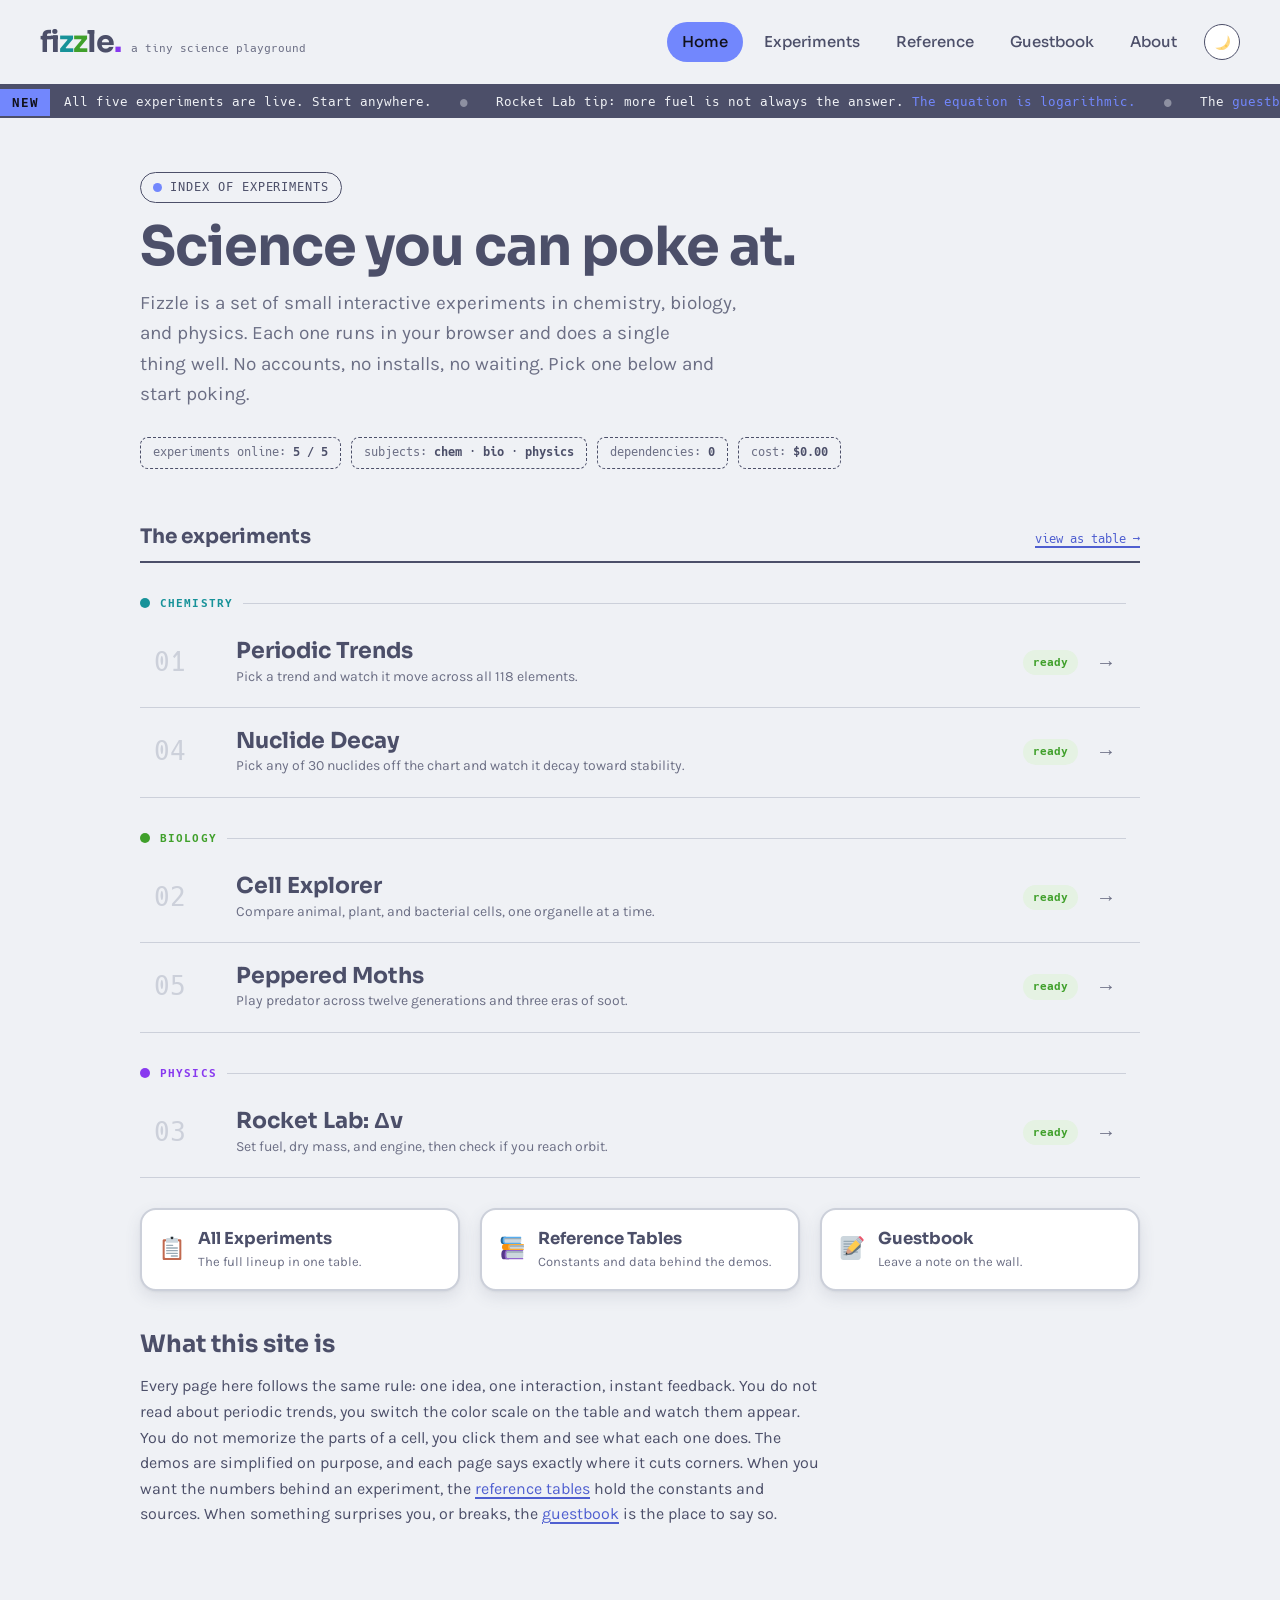
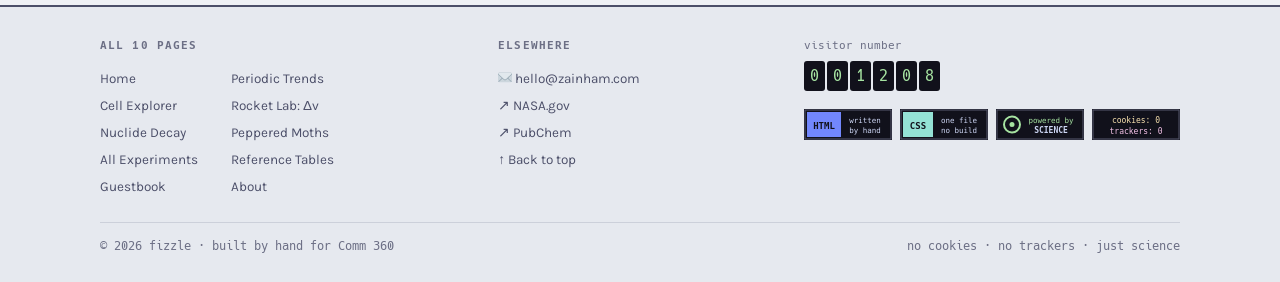
==== commit 4edeeea1: "feat: plot 30 real nuclides on a selectable chart The chart is now an SVG with neutrons across and p" ====
--- a/index.html
+++ b/index.html
@@ -71,7 +71,7 @@
     </a>
     <a class="fz-exp" href="decay.html">
       <span class="idx">04</span>
-      <div><h3>Nuclide Decay</h3><p>Pick an isotope off the chart of nuclides and watch it decay toward stability.</p></div>
+      <div><h3>Nuclide Decay</h3><p>Pick any of 30 nuclides off the chart and watch it decay toward stability.</p></div>
       <span class="status ready">ready</span>
       <span class="arrow">&rarr;</span>
     </a>
--- a/fizzle.css
+++ b/fizzle.css
@@ -222,18 +222,18 @@
 .dk-wrap{display:flex;gap:26px;flex-wrap:wrap}
 .dk-chartbox{flex:1 1 300px;min-width:280px}
 .dk-chartbox h3,.dk-simbox h3{font-family:var(--font-mono);font-size:11px;letter-spacing:.08em;text-transform:uppercase;color:var(--subtext);margin:0 0 8px}
-.dk-chart{position:relative;border:1.5px solid var(--line);border-radius:8px;background:var(--base);width:100%}
-.dk-cells{position:absolute;inset:6px}
-.dk-cells span{position:absolute;width:2.2%;height:2.6%;border-radius:1px}
-.dk-island{position:absolute;left:66%;bottom:76%;width:14%;height:11%;border:1.5px dashed var(--pink);border-radius:4px}
-.dk-islandlab{position:absolute;left:62%;bottom:88%;font-family:var(--font-mono);font-size:9px;line-height:1.25;color:var(--pink);text-align:center}
-.dk-markers{position:absolute;inset:6px}
-.dk-mark{position:absolute;width:11px;height:11px;padding:0;border-radius:50%;border:2px solid var(--border);background:var(--card);cursor:pointer;transform:translate(-50%,50%)}
-.dk-mark:hover{background:var(--lavender)}
-.dk-mark.on{background:var(--pink);border-color:var(--pink);box-shadow:0 0 0 3px color-mix(in oklab,var(--pink) 30%,transparent)}
+.dk-chart{border:1.5px solid var(--line);border-radius:8px;background:var(--base);width:100%;overflow:hidden}
+.dk-chart svg{display:block;width:100%;height:auto}
+.dk-nuc{cursor:pointer}
+.dk-nuc circle{transition:r .12s}
+.dk-nuc:hover circle,.dk-nuc:focus-visible circle{r:7}
+.dk-nuc.on circle{stroke-width:2.5;r:7}
+.dk-legend{display:flex;flex-wrap:wrap;gap:5px 14px;margin:8px 0 0;font-family:var(--font-mono);font-size:10.5px;color:var(--subtext)}
+.dk-legend span{display:inline-flex;align-items:center;gap:5px}
+.dk-legend i{width:10px;height:10px;border-radius:50%;border:1px solid var(--border);display:inline-block}
 .dk-axis{font-family:var(--font-mono);font-size:10.5px;color:var(--subtext);margin-top:4px;display:flex;justify-content:space-between}
-.dk-presets{display:flex;gap:6px;flex-wrap:wrap;margin-top:10px}
-.dk-presets .fz-btn{font-family:var(--font-mono);font-size:12px;padding:5px 11px}
+.dk-presets{display:flex;gap:5px;flex-wrap:wrap;margin-top:10px;max-height:104px;overflow-y:auto}
+.dk-presets .fz-btn{font-family:var(--font-mono);font-size:11.5px;padding:4px 9px}
 .dk-simbox{flex:1 1 340px;min-width:300px}
 .dk-atoms{display:grid;grid-template-columns:repeat(25,1fr);gap:2px;margin-bottom:10px}
 .dk-atoms span{aspect-ratio:1;border-radius:50%;background:var(--chem);transition:background .3s,opacity .3s}
@@ -400,3 +400,9 @@
 .pt-legend{display:flex;flex-wrap:wrap;gap:8px 18px;margin:0 0 12px;font-family:var(--font-mono);font-size:12px;color:var(--subtext)}
 .pt-legend span{display:inline-flex;align-items:center;gap:7px}
 .pt-legend i{width:14px;height:14px;border-radius:3px;border:1px solid var(--border);display:inline-block}
+
+/* Rocket: trajectory view */
+.rk-orbit{flex:1 1 260px;min-width:240px;order:3}
+.rk-orbit svg{width:100%;height:auto;display:block;border:1.5px solid var(--line);border-radius:10px;background:var(--base)}
+.rk-orbitlab{font-family:var(--font-mono);font-size:11.5px;color:var(--subtext);margin:6px 0 0;text-align:center}
+@media (min-width:900px){.rk-orbit{order:0}}
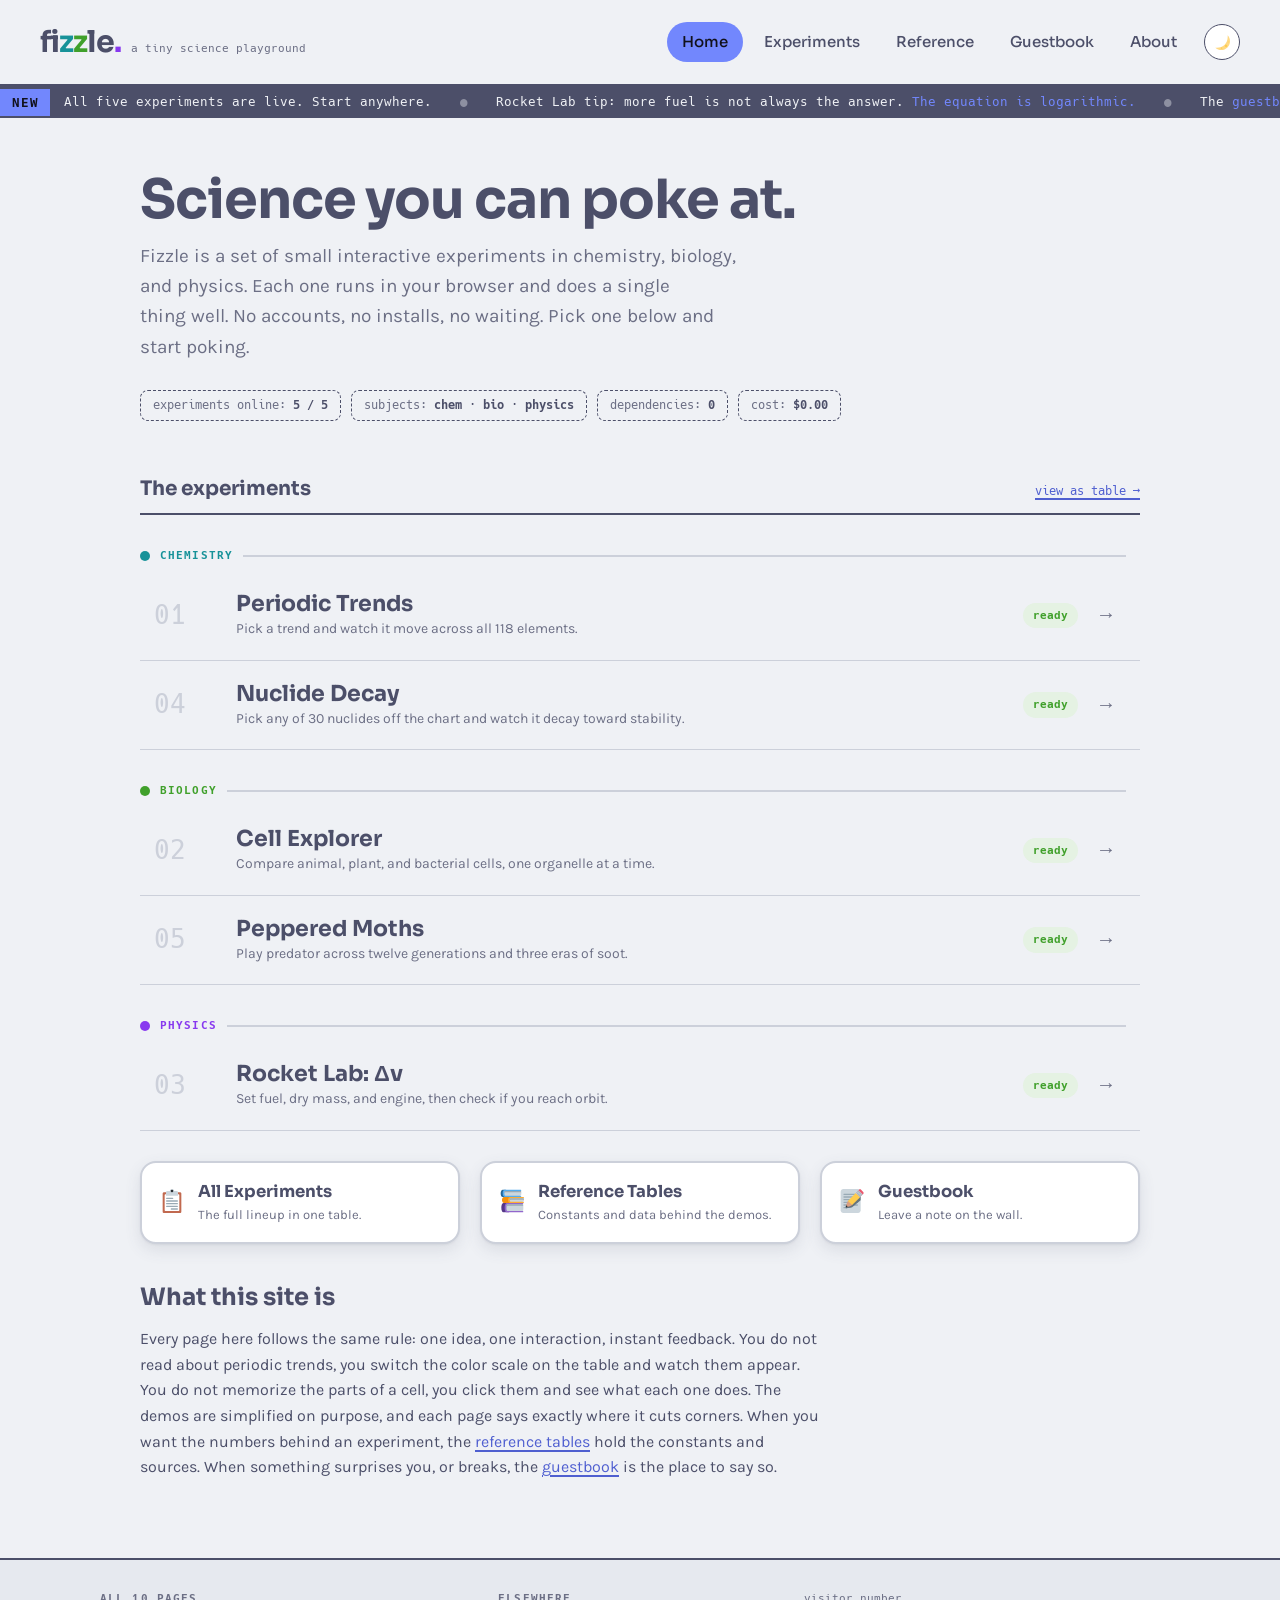
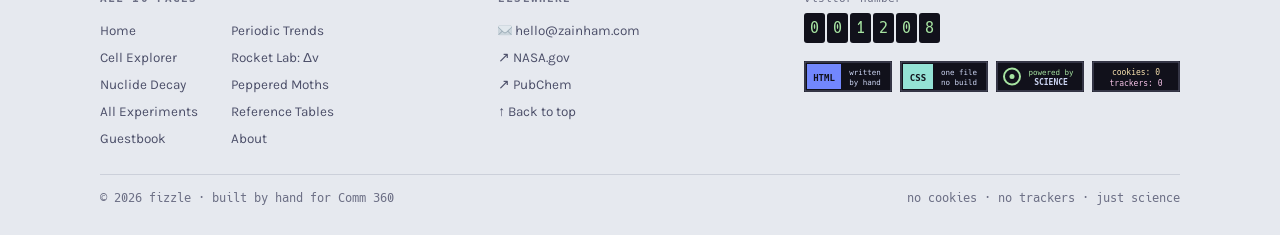
==== commit b019dcfd: "style: drop the kicker pill from every page The dot-and-label pill above each heading is gone, along" ====
--- a/index.html
+++ b/index.html
@@ -46,7 +46,6 @@
 
 <main class="fz-main" id="main">
   <div class="fz-hero">
-    <span class="fz-kicker"><span class="dot"></span>index of experiments</span>
     <h1 class="fz-h1">Science you can poke at.</h1>
     <p class="fz-hook">Fizzle is a set of small interactive experiments in chemistry, biology, and physics. Each one runs in your browser and does a single thing well. No accounts, no installs, no waiting. Pick one below and start poking.</p>
     <div class="fz-stats">
--- a/fizzle.css
+++ b/fizzle.css
@@ -112,7 +112,7 @@
 .fz-lede{display:flex;gap:32px;align-items:flex-start;justify-content:space-between;margin-bottom:30px}
 .fz-lede .txt{min-width:0}
 .fz-lede .fz-hook{margin-bottom:0}
-.fz-hero-art{flex:none;width:250px;border:2px solid var(--line);border-radius:var(--radius);box-shadow:var(--shadow-soft);background:var(--card)}
+.fz-hero-art{flex:none;width:250px;height:auto;border:2px solid var(--line);border-radius:var(--radius);box-shadow:var(--shadow-soft);background:var(--card)}
 
 /* subject accents via body class */
 body.chem .fz-kicker .dot{background:var(--chem)}
@@ -180,14 +180,14 @@
 .pt-controls{display:flex;gap:8px;margin-bottom:18px;flex-wrap:wrap}
 .pt{display:grid;grid-template-columns:repeat(18,1fr);gap:3px;position:relative}
 .pt button.el{aspect-ratio:1;border:1px solid var(--border);border-radius:4px;display:flex;align-items:center;justify-content:center;font-family:var(--font-mono);font-size:10px;background:var(--chem-soft);color:var(--text);cursor:pointer;padding:0;min-width:0}
-.pt button.el:hover{outline:2px solid var(--chem);outline-offset:1px;z-index:1}
+.pt button.el:hover{outline:2px solid var(--trend,var(--chem));outline-offset:1px;z-index:1}
 .pt button.el.sel{outline:2.5px solid var(--border);outline-offset:1px;font-weight:700;z-index:2}
 .pt button.el.nodata{border-style:dashed;color:var(--subtext)}
 .pt .gap{grid-column:1 / -1;height:10px}
 .pt .lbl56{border:none;background:none;font-family:var(--font-mono);font-size:9px;color:var(--subtext);display:flex;align-items:center;justify-content:center}
-.pt-arrow{margin:0 0 12px;font-family:var(--font-display);font-weight:600;color:var(--chem);font-size:14px;display:flex;align-items:center;gap:10px}
-.pt-arrow .line{flex:1;height:3px;background:var(--chem);border-radius:2px;position:relative;min-width:60px}
-.pt-arrow .line::after{content:"";position:absolute;right:-2px;top:-5px;border:7px solid transparent;border-left-color:var(--chem)}
+.pt-arrow{margin:0 0 12px;font-family:var(--font-display);font-weight:600;color:var(--trend,var(--chem));font-size:14px;display:flex;align-items:center;gap:10px}
+.pt-arrow .line{flex:1;height:3px;background:var(--trend,var(--chem));border-radius:2px;position:relative;min-width:60px}
+.pt-arrow .line::after{content:"";position:absolute;right:-2px;top:-5px;border:7px solid transparent;border-left-color:var(--trend,var(--chem))}
 
 /* ---------- cells ---------- */
 .cx-tabs{display:flex;gap:8px;margin-bottom:18px;flex-wrap:wrap}
@@ -230,13 +230,13 @@
 .dk-nuc.on circle{stroke-width:2.5;r:7}
 .dk-legend{display:flex;flex-wrap:wrap;gap:5px 14px;margin:8px 0 0;font-family:var(--font-mono);font-size:10.5px;color:var(--subtext)}
 .dk-legend span{display:inline-flex;align-items:center;gap:5px}
-.dk-legend i{width:10px;height:10px;border-radius:50%;border:1px solid var(--border);display:inline-block}
+.dk-legend span span{width:10px;height:10px;border-radius:50%;border:1px solid var(--border);display:inline-block}
 .dk-axis{font-family:var(--font-mono);font-size:10.5px;color:var(--subtext);margin-top:4px;display:flex;justify-content:space-between}
 .dk-presets{display:flex;gap:5px;flex-wrap:wrap;margin-top:10px;max-height:104px;overflow-y:auto}
 .dk-presets .fz-btn{font-family:var(--font-mono);font-size:11.5px;padding:4px 9px}
 .dk-simbox{flex:1 1 340px;min-width:300px}
 .dk-atoms{display:grid;grid-template-columns:repeat(25,1fr);gap:2px;margin-bottom:10px}
-.dk-atoms span{aspect-ratio:1;border-radius:50%;background:var(--chem);transition:background .3s,opacity .3s}
+.dk-atoms span{aspect-ratio:1;border-radius:50%;background:var(--chem);transition:background .12s linear}
 .dk-atoms span.gone{background:var(--line);opacity:.45}
 .dk-timeline{position:relative;height:24px;border-bottom:1.5px solid var(--border);margin-bottom:10px;font-family:var(--font-mono);font-size:10px;color:var(--subtext)}
 .dk-timeline .tick{position:absolute;bottom:0;transform:translateX(-50%);border-left:1.5px solid var(--border);padding:0 3px;height:8px}
@@ -352,7 +352,7 @@
   .fz-h1,.fz-hero .fz-h1{font-size:34px}
   .fz-hook{font-size:16px}
   .fz-lede{flex-direction:column}
-  .fz-hero-art{width:100%;max-width:320px}
+  .fz-hero-art{width:100%;max-width:320px;height:auto}
   .fz-exp{grid-template-columns:40px 1fr 24px;gap:12px;padding:16px 8px}
   .fz-exp .idx{font-size:20px}
   .fz-exp .subj{grid-row:1;display:inline-block;padding:2px 9px;margin-bottom:4px;justify-self:start}
@@ -397,12 +397,28 @@
 
 /* Periodic: trend explainer and category legend */
 .pt-why{font-size:14px;color:var(--subtext);margin:0 0 14px;max-width:76ch;text-wrap:pretty}
+.pt-legend[hidden]{display:none}
 .pt-legend{display:flex;flex-wrap:wrap;gap:8px 18px;margin:0 0 12px;font-family:var(--font-mono);font-size:12px;color:var(--subtext)}
 .pt-legend span{display:inline-flex;align-items:center;gap:7px}
-.pt-legend i{width:14px;height:14px;border-radius:3px;border:1px solid var(--border);display:inline-block}
+.pt-legend span span{width:14px;height:14px;border-radius:3px;border:1px solid var(--border);display:inline-block}
 
 /* Rocket: trajectory view */
 .rk-orbit{flex:1 1 260px;min-width:240px;order:3}
 .rk-orbit svg{width:100%;height:auto;display:block;border:1.5px solid var(--line);border-radius:10px;background:var(--base)}
 .rk-orbitlab{font-family:var(--font-mono);font-size:11.5px;color:var(--subtext);margin:6px 0 0;text-align:center}
 @media (min-width:900px){.rk-orbit{order:0}}
+
+/* Periodic: a swatch on each numeric view button */
+.pt-controls .fz-btn{display:inline-flex;align-items:center;gap:7px}
+.pt-controls .fz-btn .dot{width:9px;height:9px;border-radius:50%;border:1px solid var(--border);flex:none}
+
+/* Decay: real times under the half-life axis, and the chain as a color key */
+.dk-times{position:relative;height:14px;margin-bottom:10px;font-family:var(--font-mono);font-size:9.5px;color:var(--subtext)}
+.dk-times span{position:absolute;top:0;transform:translateX(-50%);white-space:nowrap}
+ul.dk-chain{list-style:none;margin:12px 0 0;padding:0;display:flex;flex-direction:column;gap:3px}
+ul.dk-chain li{display:grid;grid-template-columns:14px 1fr auto 42px;align-items:center;gap:9px;font-family:var(--font-mono);font-size:11.5px;color:var(--subtext);opacity:.5;padding:2px 0}
+ul.dk-chain li.live{opacity:1}
+ul.dk-chain li strong{font-family:var(--font-mono);font-size:12px;color:var(--text);font-weight:700}
+ul.dk-chain li .sw{width:12px;height:12px;border-radius:50%;border:1px solid var(--border)}
+ul.dk-chain li .hl{text-align:right}
+ul.dk-chain li .ct{text-align:right;color:var(--text);font-weight:700}
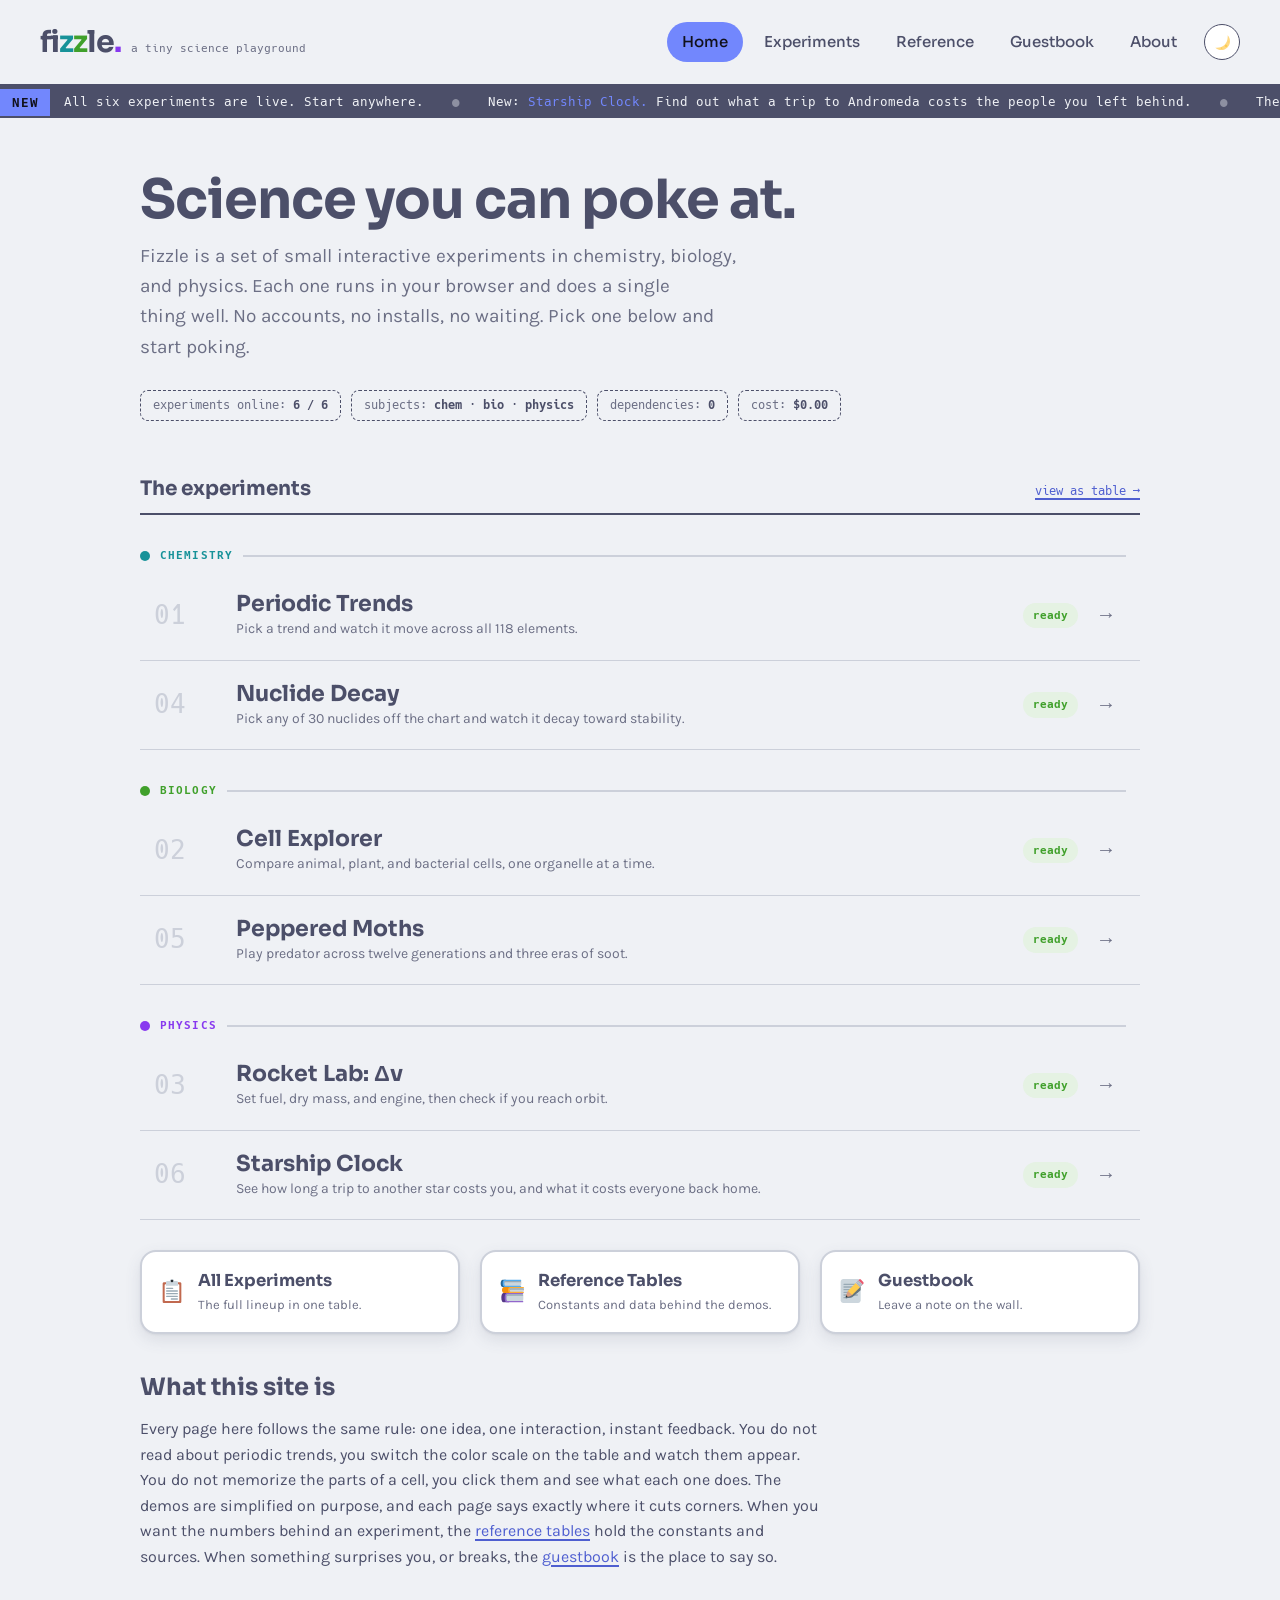
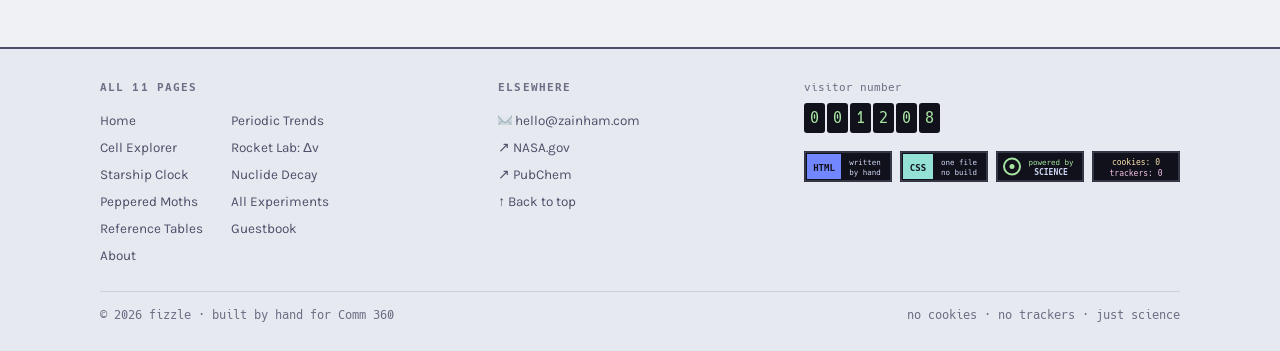
==== commit afbba592: "feat: wire starship clock into the site Eleventh page, so every footer sitemap gains an entry and th" ====
--- a/index.html
+++ b/index.html
@@ -36,9 +36,9 @@
 <div class="fz-ticker">
   <button type="button" class="flag" id="fz-tick-btn" aria-pressed="false">NEW</button>
   <div class="lane"><div class="track">
-    <span>All five experiments are live. Start anywhere.</span>
+    <span>All six experiments are live. Start anywhere.</span>
     <span class="sep">&#9679;</span>
-    <span>Rocket Lab tip: more fuel is not always the answer. <em>The equation is logarithmic.</em></span>
+    <span>New: <em>Starship Clock.</em> Find out what a trip to Andromeda costs the people you left behind.</span>
     <span class="sep">&#9679;</span>
     <span>The <em>guestbook</em> is open. Sign the wall.</span>
   </div></div>
@@ -49,7 +49,7 @@
     <h1 class="fz-h1">Science you can poke at.</h1>
     <p class="fz-hook">Fizzle is a set of small interactive experiments in chemistry, biology, and physics. Each one runs in your browser and does a single thing well. No accounts, no installs, no waiting. Pick one below and start poking.</p>
     <div class="fz-stats">
-      <span>experiments online: <strong>5 / 5</strong></span>
+      <span>experiments online: <strong>6 / 6</strong></span>
       <span>subjects: <strong>chem &middot; bio &middot; physics</strong></span>
       <span>dependencies: <strong>0</strong></span>
       <span>cost: <strong>$0.00</strong></span>
@@ -94,6 +94,12 @@
       <span class="status ready">ready</span>
       <span class="arrow">&rarr;</span>
     </a>
+    <a class="fz-exp" href="starship.html">
+      <span class="idx">06</span>
+      <div><h3>Starship Clock</h3><p>See how long a trip to another star costs you, and what it costs everyone back home.</p></div>
+      <span class="status ready">ready</span>
+      <span class="arrow">&rarr;</span>
+    </a>
   </div>
 
   <div class="fz-row3">
@@ -120,12 +126,13 @@
 <footer class="fz-foot">
   <div class="cols">
     <div>
-      <h2>All 10 pages</h2>
+      <h2>All 11 pages</h2>
       <ul class="fz-sitemap">
         <li><a href="index.html">Home</a></li>
         <li><a href="periodic.html">Periodic Trends</a></li>
         <li><a href="cells.html">Cell Explorer</a></li>
         <li><a href="rocket.html">Rocket Lab: &Delta;v</a></li>
+        <li><a href="starship.html">Starship Clock</a></li>
         <li><a href="decay.html">Nuclide Decay</a></li>
         <li><a href="moths.html">Peppered Moths</a></li>
         <li><a href="experiments.html">All Experiments</a></li>
--- a/fizzle.css
+++ b/fizzle.css
@@ -104,8 +104,6 @@
 
 /* ---------- page body ---------- */
 .fz-main{flex:1;width:100%;max-width:1080px;margin:0 auto;padding:44px 40px 64px}
-.fz-kicker{display:inline-flex;align-items:center;gap:8px;font-family:var(--font-mono);font-size:12px;letter-spacing:.08em;text-transform:uppercase;padding:5px 12px;border:1.5px solid var(--border);border-radius:99px;margin:0 0 16px}
-.fz-kicker .dot{width:9px;height:9px;border-radius:50%;background:var(--lavender)}
 .fz-h1{font-family:var(--font-display);font-weight:700;font-size:52px;line-height:1.05;letter-spacing:-0.02em;margin:0 0 12px;text-wrap:balance}
 .fz-hook{font-size:19px;color:var(--subtext);margin:0 0 28px;max-width:56ch;text-wrap:pretty}
 .fz-hook strong{color:var(--text)}
@@ -115,9 +113,6 @@
 .fz-hero-art{flex:none;width:250px;height:auto;border:2px solid var(--line);border-radius:var(--radius);box-shadow:var(--shadow-soft);background:var(--card)}
 
 /* subject accents via body class */
-body.chem .fz-kicker .dot{background:var(--chem)}
-body.bio .fz-kicker .dot{background:var(--bio)}
-body.phys .fz-kicker .dot{background:var(--phys)}
 body.chem .fz-stage{border-color:var(--chem)} body.chem .fz-stage .bar{background:var(--chem-soft)}
 body.bio .fz-stage{border-color:var(--bio)}   body.bio .fz-stage .bar{background:var(--bio-soft)}
 body.phys .fz-stage{border-color:var(--phys)} body.phys .fz-stage .bar{background:var(--phys-soft)}
@@ -392,7 +387,7 @@
 .mo-era .fz-btn:disabled{opacity:.55;cursor:not-allowed}
 .mo-era .fz-btn:disabled:hover{background:var(--card)}
 .mo-era .fz-btn.on:disabled{opacity:1}
-.mo-chart span{width:calc(8.33% - 3px)}
+.mo-chart span{flex:1 1 0;width:auto;min-width:3px}
 .mo-chart span.eraline{box-shadow:-2px 0 0 var(--border)}
 
 /* Periodic: trend explainer and category legend */
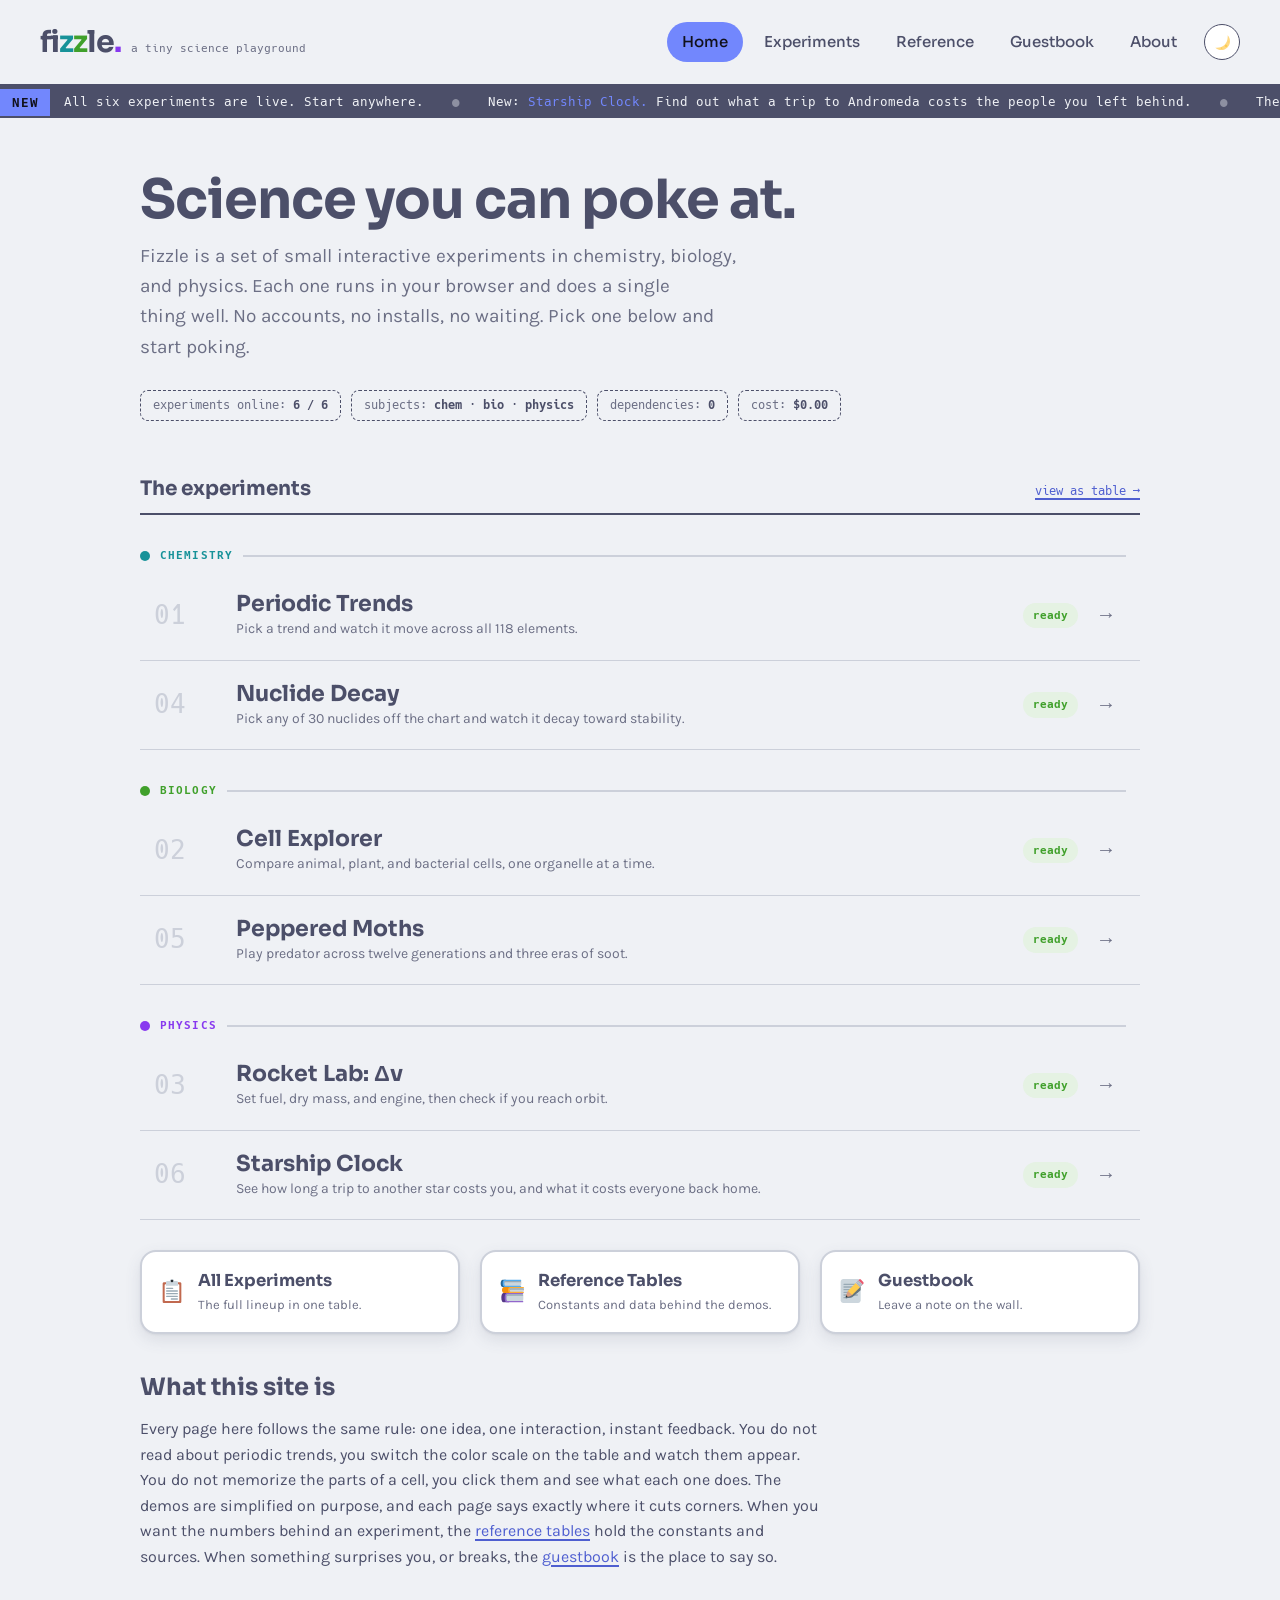
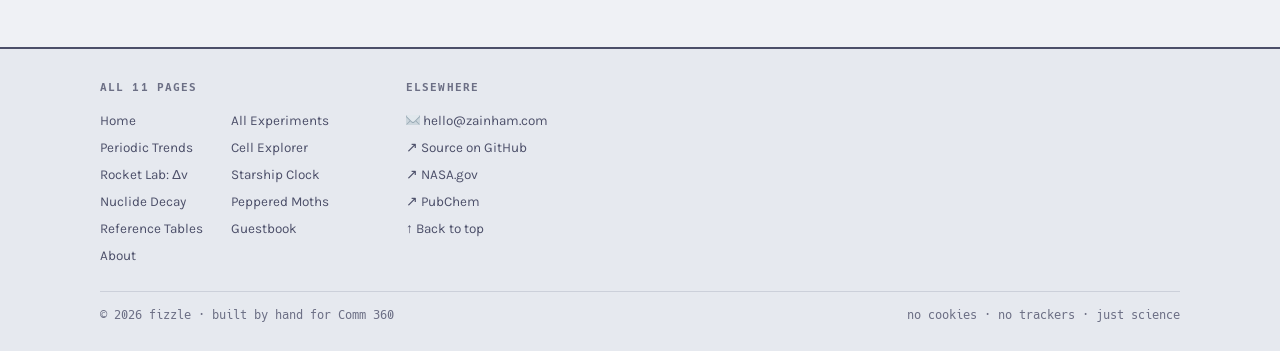
==== commit f7949718: "refine: reorder the footer and drop the counter All Experiments moves up beside Home in the sitemap." ====
--- a/index.html
+++ b/index.html
@@ -129,13 +129,13 @@
       <h2>All 11 pages</h2>
       <ul class="fz-sitemap">
         <li><a href="index.html">Home</a></li>
+        <li><a href="experiments.html">All Experiments</a></li>
         <li><a href="periodic.html">Periodic Trends</a></li>
         <li><a href="cells.html">Cell Explorer</a></li>
         <li><a href="rocket.html">Rocket Lab: &Delta;v</a></li>
         <li><a href="starship.html">Starship Clock</a></li>
         <li><a href="decay.html">Nuclide Decay</a></li>
         <li><a href="moths.html">Peppered Moths</a></li>
-        <li><a href="experiments.html">All Experiments</a></li>
         <li><a href="reference.html">Reference Tables</a></li>
         <li><a href="guestbook.html">Guestbook</a></li>
         <li><a href="about.html">About</a></li>
@@ -145,20 +145,11 @@
       <h2>Elsewhere</h2>
       <ul>
         <li><a href="mailto:hello@zainham.com"><img class="em" src="images/twemoji/2709.svg" alt=""> hello@zainham.com</a></li>
+        <li><a href="https://github.com/gegnep/fizzle">&#8599; Source on GitHub</a></li>
         <li><a href="https://www.nasa.gov/">&#8599; NASA.gov</a></li>
         <li><a href="https://pubchem.ncbi.nlm.nih.gov/">&#8599; PubChem</a></li>
         <li><a href="#top">&#8593; Back to top</a></li>
       </ul>
-    </div>
-    <div class="fz-counter">
-      <span class="lab">visitor number</span>
-      <div class="fz-odo"><span>0</span><span>0</span><span>1</span><span>2</span><span>0</span><span>8</span></div>
-      <div class="fz-badges">
-        <img src="images/badge-1.svg" alt="88 by 31 button badge: HTML written by hand" width="88" height="31">
-        <img src="images/badge-2.svg" alt="88 by 31 button badge: CSS, one file, no build step" width="88" height="31">
-        <img src="images/badge-3.svg" alt="88 by 31 button badge: powered by science" width="88" height="31">
-        <img src="images/badge-4.svg" alt="88 by 31 button badge: zero cookies, zero trackers" width="88" height="31">
-      </div>
     </div>
   </div>
   <div class="base">
--- a/fizzle.css
+++ b/fizzle.css
@@ -314,18 +314,12 @@
 
 /* ---------- footer ---------- */
 .fz-foot{border-top:2px solid var(--border);background:var(--mantle);padding:30px 40px 26px;margin-top:auto}
-.fz-foot .cols{display:flex;gap:44px;justify-content:space-between;flex-wrap:wrap;max-width:1080px;margin:0 auto}
+.fz-foot .cols{display:flex;gap:72px;justify-content:flex-start;flex-wrap:wrap;max-width:1080px;margin:0 auto}
 .fz-foot h2{font-family:var(--font-mono);font-size:11px;letter-spacing:.1em;text-transform:uppercase;color:var(--subtext);margin:0 0 10px;font-weight:700}
 .fz-foot ul{list-style:none;margin:0;padding:0;font-size:13.5px;line-height:2}
 .fz-foot ul a{color:var(--text);text-decoration:none}
 .fz-foot ul a:hover{text-decoration:underline;color:var(--text)}
 .fz-sitemap{display:grid;grid-template-columns:1fr 1fr;gap:0 28px}
-.fz-counter{display:flex;flex-direction:column;gap:6px;align-items:flex-start}
-.fz-counter .lab{font-family:var(--font-mono);font-size:11px;color:var(--subtext)}
-.fz-odo{display:flex;gap:2px}
-.fz-odo span{background:#11111b;color:var(--odo);font-family:var(--font-mono);font-size:15px;padding:3px 6px;border-radius:3px}
-.fz-badges{display:flex;gap:8px;margin-top:12px;flex-wrap:wrap}
-.fz-badges img{width:88px;height:31px;border:0;image-rendering:auto}
 .fz-foot .base{display:flex;justify-content:space-between;gap:20px;flex-wrap:wrap;border-top:1px solid var(--line);margin-top:22px;padding-top:14px;font-family:var(--font-mono);font-size:12px;color:var(--subtext);max-width:1080px;margin-left:auto;margin-right:auto}
 .fz-foot .base a{color:var(--text)}
 
@@ -417,3 +411,45 @@
 ul.dk-chain li .sw{width:12px;height:12px;border-radius:50%;border:1px solid var(--border)}
 ul.dk-chain li .hl{text-align:right}
 ul.dk-chain li .ct{text-align:right;color:var(--text);font-weight:700}
+
+/* ---------- starship clock ---------- */
+.ss-dest{margin:0 0 16px;font-size:15px;color:var(--subtext)}
+.ss-dest strong{font-family:var(--font-display);font-size:21px;color:var(--text);margin-right:8px}
+.ss-controls{display:flex;gap:26px;flex-wrap:wrap;margin-bottom:20px}
+.ss-controls .row{flex:1 1 260px}
+.ss-controls label{display:block;font-family:var(--font-display);font-weight:600;font-size:14px;margin-bottom:4px}
+.ss-controls output{font-family:var(--font-mono);font-size:12.5px;color:var(--subtext);float:right}
+.ss-controls input[type=range]{width:100%;accent-color:var(--phys)}
+.ss-cards{display:grid;grid-template-columns:1fr 1fr;gap:16px;margin-bottom:26px}
+.ss-card{border:1.5px solid var(--line);border-radius:12px;padding:14px 16px;background:var(--base)}
+.ss-card.boost{border-color:var(--phys);background:var(--phys-soft)}
+.ss-card.cruise{border-color:var(--yellow);background:var(--yellow-soft)}
+.ss-cardhead{font-family:var(--font-mono);font-size:10.5px;letter-spacing:.07em;text-transform:uppercase;color:var(--subtext);margin:0 0 6px}
+.ss-card .foot{font-family:var(--font-mono);font-size:11.5px;color:var(--subtext);margin:0;line-height:1.5}
+.ss-card .foot strong{color:var(--text)}
+.ss-maphead{font-family:var(--font-mono);font-size:11px;letter-spacing:.08em;text-transform:uppercase;color:var(--subtext);margin:0 0 8px;font-weight:700}
+.ss-legend{display:flex;flex-wrap:wrap;gap:6px 16px;margin:0 0 10px;font-family:var(--font-mono);font-size:10.5px;color:var(--subtext)}
+.ss-legend span{display:inline-flex;align-items:center;gap:6px}
+.ss-legend span span{width:10px;height:10px;border-radius:50%;border:1px solid var(--border);display:inline-block}
+.ss-map{display:flex;flex-direction:column}
+.ss-row{display:grid;grid-template-columns:162px 68px 1fr;gap:12px;align-items:center;width:100%;background:none;border:0;border-radius:6px;padding:5px 6px;cursor:pointer;text-align:left;font:inherit;color:inherit}
+.ss-row:hover{background:var(--lav-soft)}
+.ss-row.on{background:var(--lav-soft);box-shadow:inset 2px 0 0 var(--phys)}
+.ss-row .nm{font-family:var(--font-mono);font-size:11.5px;color:var(--text);white-space:nowrap;overflow:hidden;text-overflow:ellipsis}
+.ss-row .ly{font-family:var(--font-mono);font-size:10.5px;color:var(--subtext);text-align:right;white-space:nowrap}
+.ss-row .track{position:relative;height:16px;border-bottom:1.5px dotted var(--line)}
+.ss-row .link{position:absolute;top:7px;height:2.5px;background:var(--line);border-radius:2px}
+.ss-row .dot{position:absolute;top:3.5px;width:9px;height:9px;margin-left:-4.5px;border-radius:50%;border:1px solid var(--border)}
+.ss-axis{position:relative;height:15px;margin-top:2px;margin-left:260px;font-family:var(--font-mono);font-size:9.5px;color:var(--subtext)}
+.ss-axis span{position:absolute;top:0;transform:translateX(-50%);white-space:nowrap}
+@media (max-width:720px){
+  .ss-cards{grid-template-columns:1fr}
+  .ss-row{grid-template-columns:1fr auto;gap:3px 8px}
+  .ss-row .track{grid-column:1 / -1}
+  .ss-row .nm{font-size:10.5px}
+  .ss-row .ly{font-size:9.5px}
+  .ss-axis{margin-left:6px;font-size:8.5px}
+}
+.ss-times{display:grid;grid-template-columns:1fr 1fr;gap:14px;margin:0 0 8px}
+.ss-times strong{display:block;font-family:var(--font-display);font-size:27px;color:var(--text);letter-spacing:-0.02em;line-height:1.15}
+.ss-times span{display:block;font-family:var(--font-mono);font-size:10px;color:var(--subtext);margin-top:1px}
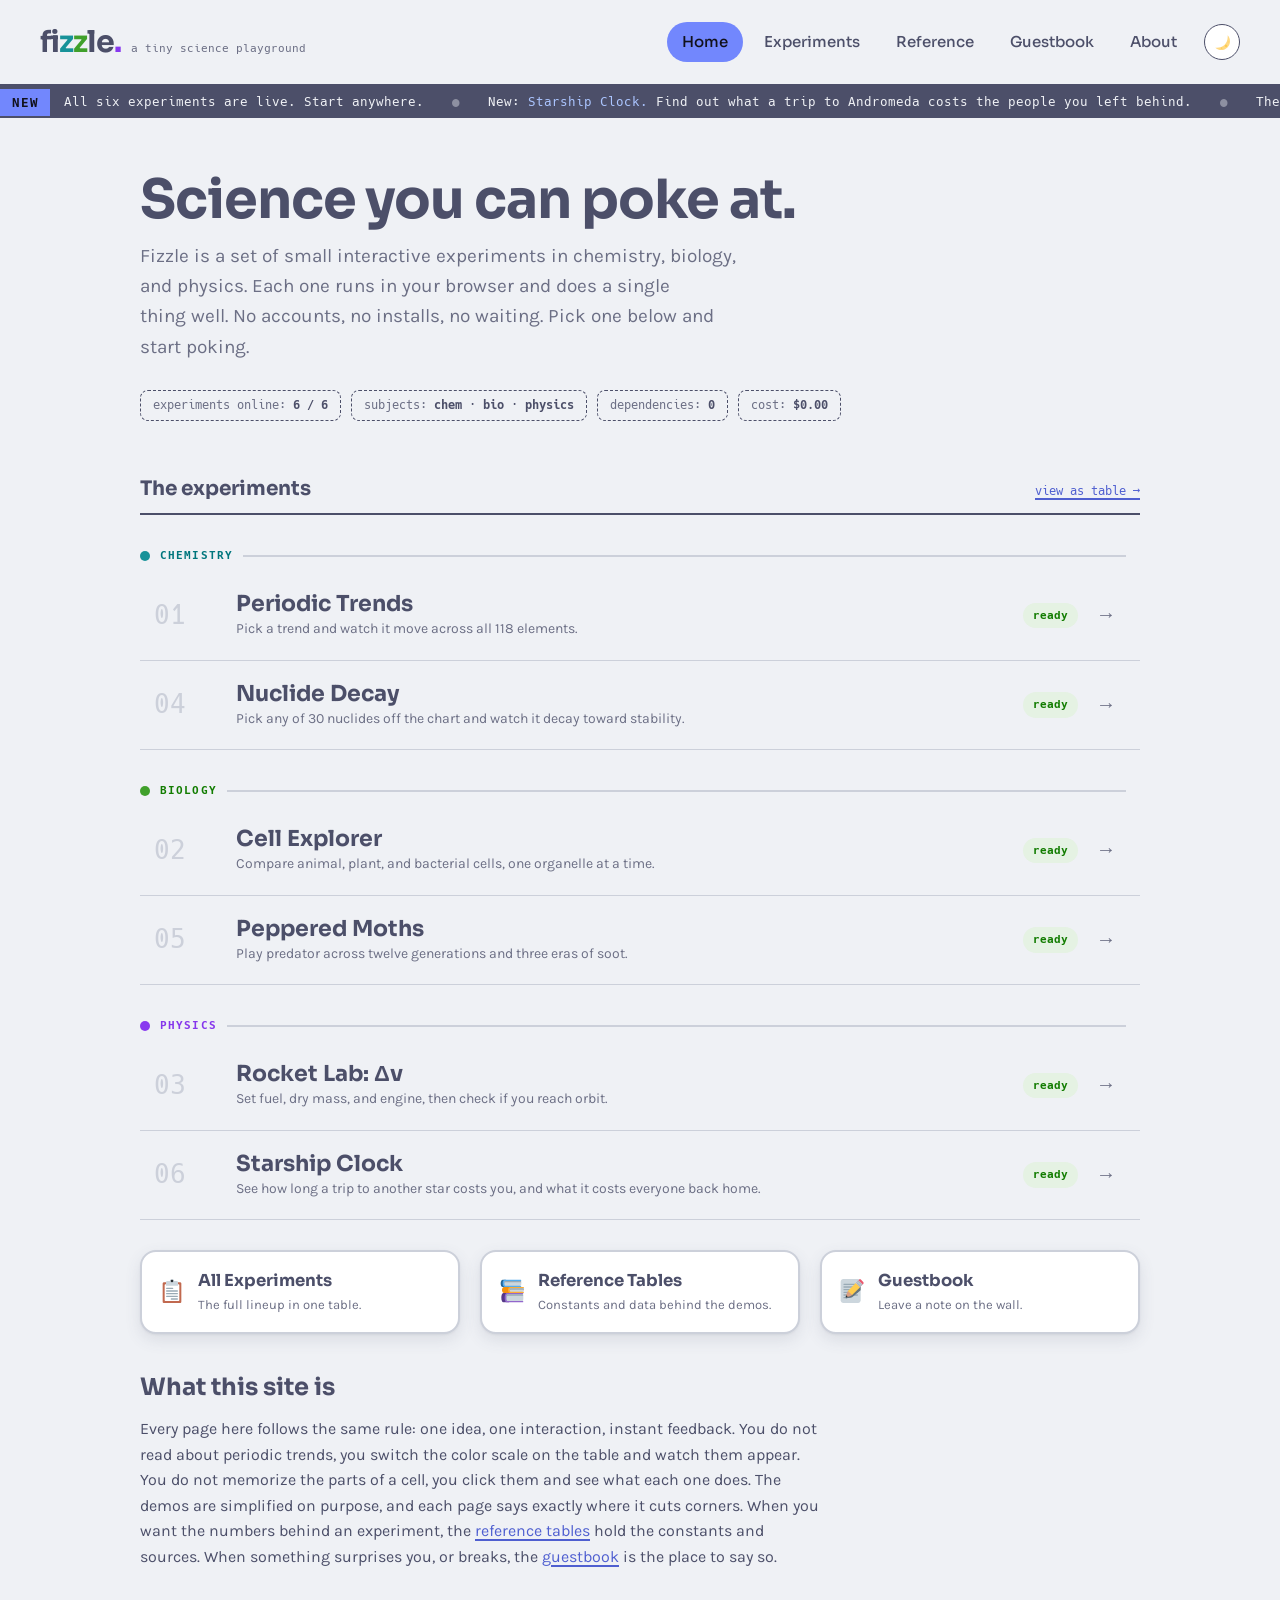
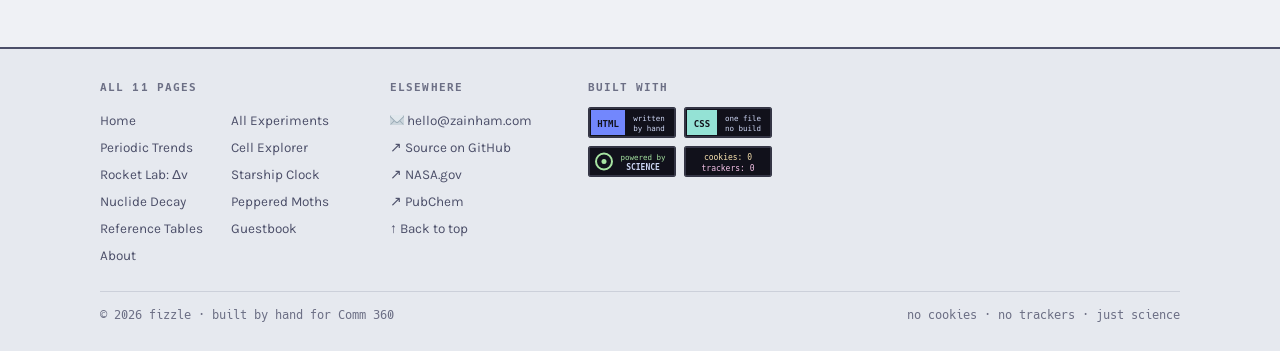
==== commit a7331973: "feat: put the badge strip back in the footer The four 88 by 31 badges sat in the repo with nothing p" ====
--- a/index.html
+++ b/index.html
@@ -151,6 +151,15 @@
         <li><a href="#top">&#8593; Back to top</a></li>
       </ul>
     </div>
+    <div>
+      <h2>Built with</h2>
+      <ul class="fz-badges">
+        <li><img src="images/badge-1.svg" alt="Badge: HTML written by hand" width="88" height="31"></li>
+        <li><img src="images/badge-2.svg" alt="Badge: CSS, one file, no build" width="88" height="31"></li>
+        <li><img src="images/badge-3.svg" alt="Badge: powered by science" width="88" height="31"></li>
+        <li><img src="images/badge-4.svg" alt="Badge: cookies zero, trackers zero" width="88" height="31"></li>
+      </ul>
+    </div>
   </div>
   <div class="base">
     <span>&copy; 2026 fizzle &middot; built by hand for Comm 360</span>
--- a/fizzle.css
+++ b/fizzle.css
@@ -23,9 +23,18 @@
   --lavender:#7287fd; --chem:#179299; --bio:#40a02b; --phys:#8839ef;
   --yellow:#df8e1d; --pink:#ea76cb; --green:#40a02b; --odo:#a6e3a1;
   --inv-bg:#4c4f69; --inv-text:#eff1f5; --accent-contrast:#11111b;
-  /* text-only accent variants: the display accents above fail WCAG AA as text */
+  /* text-only accent variants: the display accents above fail WCAG AA as text.
+     Same hue, darkened until they clear 4.5:1 on the page, on a card, and on
+     their own soft fill. Use these for words, the display accents for fills,
+     borders and swatches. */
   --link:#4f5fd0; --link-hover:#c4257f; --pink-text:#c4257f;
+  --chem-text:#00767d; --bio-text:#127c00; --phys-text:#8636ec;
+  --ticker-em:#abc5ff;
   --phys-contrast:#ffffff;
+  /* Plain hex first, then the same colors mixed. A browser without
+     color-mix keeps the hex and the page still looks right. */
+  --chem-soft:#e3f2f2; --bio-soft:#e6f4e3; --phys-soft:#f0e8fd;
+  --yellow-soft:#fbf0dc; --lav-soft:#e9ebfe;
   --chem-soft:color-mix(in oklab,var(--chem) 14%,var(--card));
   --bio-soft:color-mix(in oklab,var(--bio) 14%,var(--card));
   --phys-soft:color-mix(in oklab,var(--phys) 14%,var(--card));
@@ -45,7 +54,11 @@
   --yellow:#f9e2af; --pink:#f5c2e7; --green:#a6e3a1; --odo:#a6e3a1;
   --inv-bg:#11111b; --inv-text:#cdd6f4; --accent-contrast:#11111b;
   --link:#b4befe; --link-hover:#f5c2e7; --pink-text:#f5c2e7;
+  --chem-text:#94e2d5; --bio-text:#a6e3a1; --phys-text:#d3aeff;
+  --ticker-em:#f9e2af;
   --phys-contrast:#11111b;
+  --chem-soft:#3d4b52; --bio-soft:#3f4c46; --phys-soft:#443f56;
+  --yellow-soft:#4a4a48; --lav-soft:#3f4256;
   --chem-soft:color-mix(in oklab,var(--chem) 20%,var(--card));
   --bio-soft:color-mix(in oklab,var(--bio) 20%,var(--card));
   --phys-soft:color-mix(in oklab,var(--phys) 20%,var(--card));
@@ -97,8 +110,7 @@
 .fz-ticker .track{display:inline-flex;white-space:nowrap;padding:6px 0;animation:fz-marquee 40s linear infinite}
 .fz-ticker:hover .track{animation-play-state:paused}
 .fz-ticker .track span{padding:0 14px}
-.fz-ticker .track em{font-style:normal;color:var(--lavender)}
-body.dark .fz-ticker .track em{color:var(--yellow)}
+.fz-ticker .track em{font-style:normal;color:var(--ticker-em)}
 .fz-ticker .track .sep{opacity:.4}
 @keyframes fz-marquee{from{transform:translateX(0)}to{transform:translateX(-50%)}}
 
@@ -132,14 +144,14 @@
 .fz-exp .idx{font-family:var(--font-mono);font-size:26px;font-weight:500;color:var(--line)}
 .fz-exp:hover .idx{color:var(--lavender)}
 .fz-exp .subj{font-family:var(--font-mono);font-size:10.5px;letter-spacing:.09em;text-transform:uppercase;font-weight:700;padding:4px 0;text-align:center;border-radius:99px;border:1.5px solid}
-.subj.chem{color:var(--chem);border-color:var(--chem);background:var(--chem-soft)}
-.subj.bio{color:var(--bio);border-color:var(--bio);background:var(--bio-soft)}
-.subj.phys{color:var(--phys);border-color:var(--phys);background:var(--phys-soft)}
+.subj.chem{color:var(--chem-text);border-color:var(--chem);background:var(--chem-soft)}
+.subj.bio{color:var(--bio-text);border-color:var(--bio);background:var(--bio-soft)}
+.subj.phys{color:var(--phys-text);border-color:var(--phys);background:var(--phys-soft)}
 .subj.tbd{color:var(--subtext);border-color:var(--line);background:none}
 .fz-exp h3{font-family:var(--font-display);font-size:22px;margin:0 0 2px;line-height:1.2}
 .fz-exp p{margin:0;font-size:14px;color:var(--subtext);line-height:1.45}
 .fz-exp .status{font-family:var(--font-mono);font-size:11px;padding:4px 10px;border-radius:99px}
-.fz-exp .status.ready{background:var(--bio-soft);color:var(--bio);font-weight:700}
+.fz-exp .status.ready{background:var(--bio-soft);color:var(--bio-text);font-weight:700}
 .fz-exp .status.wip{border:1.5px dashed var(--line);color:var(--subtext)}
 .fz-exp .arrow{font-family:var(--font-display);font-size:20px;color:var(--subtext)}
 .fz-exp:hover .arrow{color:var(--lavender)}
@@ -172,51 +184,134 @@
 .fz-related li a:hover{background:var(--lav-soft);color:var(--text)}
 
 /* ---------- periodic ---------- */
-.pt-controls{display:flex;gap:8px;margin-bottom:18px;flex-wrap:wrap}
+.pt-controls{display:flex;gap:8px;flex-wrap:wrap}
 .pt{display:grid;grid-template-columns:repeat(18,1fr);gap:3px;position:relative}
-.pt button.el{aspect-ratio:1;border:1px solid var(--border);border-radius:4px;display:flex;align-items:center;justify-content:center;font-family:var(--font-mono);font-size:10px;background:var(--chem-soft);color:var(--text);cursor:pointer;padding:0;min-width:0}
+.pt button.el{aspect-ratio:1;border:1px solid var(--border);border-radius:5px;display:flex;flex-direction:column;align-items:center;justify-content:center;gap:1px;font-family:var(--font-mono);background:var(--chem-soft);color:var(--text);cursor:pointer;padding:0;min-width:0;line-height:1}
+.pt button.el .z{font-size:8.5px;font-weight:400}
+.pt button.el .sym{font-size:12px;font-weight:700;letter-spacing:-.02em}
 .pt button.el:hover{outline:2px solid var(--trend,var(--chem));outline-offset:1px;z-index:1}
-.pt button.el.sel{outline:2.5px solid var(--border);outline-offset:1px;font-weight:700;z-index:2}
-.pt button.el.nodata{border-style:dashed;color:var(--subtext)}
+.pt button.el.sel{outline:3px solid var(--border);outline-offset:1px;z-index:2;box-shadow:0 0 0 1.5px var(--card)}
+.pt button.el.nodata{border-style:dashed;background:var(--card);color:var(--subtext)}
+.pt button.el.nodata .sym{font-weight:400}
+
+/* the color scale, so a tile color can be read back as a number */
+.pt-scale[hidden]{display:none}
+.pt-scale{display:grid;grid-template-columns:auto auto 1fr auto;align-items:center;gap:0 10px;margin:0 0 14px;font-family:var(--font-mono);font-size:11px;color:var(--subtext)}
+.pt-scale .cap{grid-column:1;letter-spacing:.08em;text-transform:uppercase;font-weight:700;font-size:10px}
+.pt-scale .bar{height:12px;border:1px solid var(--border);border-radius:3px}
+.pt-scale .lo{text-align:right}
+@media (max-width:720px){
+  .pt-scale{grid-template-columns:auto 1fr auto}
+  .pt-scale .cap{grid-column:1 / -1;margin-bottom:2px}
+}
 .pt .gap{grid-column:1 / -1;height:10px}
 .pt .lbl56{border:none;background:none;font-family:var(--font-mono);font-size:9px;color:var(--subtext);display:flex;align-items:center;justify-content:center}
-.pt-arrow{margin:0 0 12px;font-family:var(--font-display);font-weight:600;color:var(--trend,var(--chem));font-size:14px;display:flex;align-items:center;gap:10px}
+/* The words stay in the text color. The accent colors are picked to look
+   right as a fill and fail as text: yellow on white is 2.6 to 1. The line
+   and its arrowhead carry the color instead. */
+.pt-arrow{margin:0 0 12px;font-family:var(--font-display);font-weight:600;color:var(--text);font-size:14px;display:flex;align-items:center;gap:10px}
+.pt-arrow .swatch{width:11px;height:11px;border-radius:3px;border:1px solid var(--border);background:var(--trend,var(--chem));flex:none}
 .pt-arrow .line{flex:1;height:3px;background:var(--trend,var(--chem));border-radius:2px;position:relative;min-width:60px}
 .pt-arrow .line::after{content:"";position:absolute;right:-2px;top:-5px;border:7px solid transparent;border-left-color:var(--trend,var(--chem))}
 
-/* ---------- cells ---------- */
-.cx-tabs{display:flex;gap:8px;margin-bottom:18px;flex-wrap:wrap}
-.cx-wrap{display:flex;gap:24px;align-items:center;flex-wrap:wrap}
-.cx-svg{flex:1 1 380px;max-width:520px}
-.cx-svg svg{width:100%;height:auto;display:block}
-.cx-svg .org{cursor:pointer;transition:filter .12s}
-.cx-svg .org:hover,.cx-svg .org:focus-visible{filter:brightness(1.08) saturate(1.3)}
-.cx-svg .org.sel{stroke:var(--border);stroke-width:2.5}
-.cx-list{flex:1 1 220px;display:flex;flex-direction:column;gap:6px;list-style:none;margin:0;padding:0}
-.cx-list button{font-family:var(--font-mono);font-size:12.5px;text-align:left;border:1.5px solid var(--line);background:var(--card);color:var(--text);border-radius:8px;padding:7px 10px;cursor:pointer}
-.cx-list button:hover{border-color:var(--bio)}
-.cx-list button.on{border-color:var(--bio);background:var(--bio-soft)}
+/* ---------- shared demo furniture ----------
+   Every experiment uses the same control cluster, panel heading, and spacing
+   rhythm, so the five stages read as one instrument family. */
+.fz-ctl{display:flex;flex-direction:column;gap:12px;margin:0 0 22px;padding:0 0 18px;border-bottom:1.5px dashed var(--line)}
+.fz-ctlrow{display:flex;align-items:center;gap:14px;flex-wrap:wrap}
+.fz-ctllab{font-family:var(--font-mono);font-size:10.5px;letter-spacing:.1em;text-transform:uppercase;font-weight:700;color:var(--subtext);flex:0 0 96px}
+.fz-pills{display:flex;gap:7px;flex-wrap:wrap;min-width:0}
+.fz-ctlnote{margin:0;font-size:14px;color:var(--subtext);max-width:74ch;text-wrap:pretty}
+.fz-panelhead{font-family:var(--font-mono);font-size:10.5px;letter-spacing:.1em;text-transform:uppercase;color:var(--subtext);font-weight:700;margin:0 0 10px}
+.fz-panelhead .fz-unit{font-weight:400;letter-spacing:0;text-transform:none}
+@media (max-width:720px){
+  .fz-ctllab{flex:0 0 100%}
+}
+
+/* ---------- cells: the 3D viewer ---------- */
+.cx-wrap{display:grid;grid-template-columns:minmax(0,1fr) 224px;gap:22px;align-items:start}
+.cx-stage{min-width:0}
+.cx-viewport{position:relative;aspect-ratio:4/3;border:1.5px solid var(--line);border-radius:12px;overflow:hidden;background:var(--base)}
+.cx-viewport canvas{position:absolute;inset:0;display:block;cursor:grab;touch-action:pan-y;outline:none;border-radius:11px}
+.cx-viewport canvas.grabbing{cursor:grabbing}
+.cx-viewport canvas:focus-visible{outline:2.5px solid var(--link);outline-offset:-4px}
+.cx-hud{position:absolute;right:10px;top:10px;display:flex;flex-direction:column;gap:6px}
+.cx-hudbtn{width:32px;height:32px;padding:0;border:1.5px solid var(--border);border-radius:9px;background:var(--card);color:var(--text);font-family:var(--font-display);font-size:15px;line-height:1;cursor:pointer;display:flex;align-items:center;justify-content:center;opacity:.92;box-shadow:var(--shadow-soft)}
+.cx-hudbtn:hover{background:var(--lav-soft);opacity:1}
+.cx-hudbtn.on{background:var(--bio);border-color:var(--bio);color:var(--accent-contrast)}
+.cx-hint{font-family:var(--font-mono);font-size:11px;color:var(--subtext);margin:9px 0 0;text-align:center}
+.cx-side{min-width:0}
+.cx-list{display:flex;flex-direction:column;gap:5px;list-style:none;margin:0;padding:0}
+.cx-list button{width:100%;display:flex;align-items:center;gap:9px;font-family:var(--font-mono);font-size:12px;line-height:1.3;text-align:left;border:1.5px solid var(--line);background:var(--card);color:var(--text);border-radius:9px;padding:8px 10px;cursor:pointer}
+.cx-list button .sw{width:11px;height:11px;border-radius:3px;border:1px solid var(--border);flex:none}
+.cx-list button:hover{border-color:var(--bio);background:var(--bio-soft)}
+.cx-list button.on{border-color:var(--bio);background:var(--bio-soft);font-weight:700;box-shadow:inset 3px 0 0 var(--bio)}
+@media (max-width:900px){
+  .cx-wrap{grid-template-columns:1fr}
+  .cx-viewport{aspect-ratio:1/1}
+  .cx-list{max-height:none;flex-direction:row;flex-wrap:wrap}
+  .cx-list li{flex:1 1 44%}
+}
 
 /* ---------- rocket ---------- */
-.rk-wrap{display:flex;gap:28px;flex-wrap:wrap}
-.rk-svg{flex:0 0 150px;align-self:center}
+.rk-wrap{display:grid;grid-template-columns:minmax(0,1.15fr) minmax(0,1fr);gap:26px;align-items:start}
+.rk-build,.rk-orbit{min-width:0}
+.rk-buildrow{display:flex;gap:20px;align-items:stretch}
+.rk-svg{flex:0 0 108px;display:flex;align-items:center}
 .rk-svg svg{width:100%;height:auto}
-.rk-controls{flex:1 1 320px;display:flex;flex-direction:column;gap:16px}
-.rk-controls .row label{display:block;font-family:var(--font-display);font-weight:600;font-size:14px;margin-bottom:4px}
-.rk-controls .row output{font-family:var(--font-mono);font-size:12.5px;color:var(--subtext);float:right}
-.rk-controls input[type=range]{width:100%;accent-color:var(--phys)}
-.rk-bar{margin-top:18px}
-.rk-bar .lab{display:flex;justify-content:space-between;font-family:var(--font-mono);font-size:11.5px;color:var(--subtext);margin-bottom:5px}
-.rk-track{position:relative;height:26px;border:1.5px solid var(--border);border-radius:99px;background:var(--base);overflow:hidden}
-.rk-fill{position:absolute;inset:0 auto 0 0;width:0%;background:var(--phys);transition:width .25s ease}
-.rk-goal{position:absolute;top:-4px;bottom:-4px;width:2.5px;background:var(--pink)}
-.rk-verdict{margin-top:14px;font-family:var(--font-display);font-weight:700;font-size:19px}
-.rk-verdict .sub{display:block;font-family:var(--font-mono);font-weight:400;font-size:12px;color:var(--subtext);margin-top:2px}
+.rk-sliders{flex:1 1 auto;min-width:0;display:flex;flex-direction:column;gap:16px}
+.rk-sliders .row label{display:block;font-family:var(--font-display);font-weight:600;font-size:14px;margin-bottom:4px}
+.rk-sliders .row output{font-family:var(--font-mono);font-size:12.5px;color:var(--text);float:right;background:var(--phys-soft);border-radius:5px;padding:1px 7px}
+.rk-sliders input[type=range]{width:100%;accent-color:var(--phys)}
+.rk-sliders .hint{margin:4px 0 0;font-family:var(--font-mono);font-size:10.5px;color:var(--subtext);line-height:1.4}
+.rk-derived{display:flex;gap:10px;margin:auto 0 0;padding:0}
+.rk-derived div{flex:1 1 0;border:1.5px dashed var(--line);border-radius:8px;padding:7px 10px;min-width:0}
+.rk-derived dt{font-family:var(--font-mono);font-size:9.5px;letter-spacing:.08em;text-transform:uppercase;color:var(--subtext)}
+.rk-derived dd{margin:2px 0 0;font-family:var(--font-mono);font-size:14px;font-weight:700}
+.rk-orbit svg{width:100%;max-width:360px;height:auto;display:block;margin:0 auto;border:1.5px solid var(--line);border-radius:10px;background:var(--base)}
+.rk-orbitlab{font-family:var(--font-mono);font-size:11.5px;color:var(--subtext);margin:8px 0 0;text-align:center}
+
+/* the budget meter: one bar that answers the whole page */
+.rk-meter{margin-top:26px;padding-top:20px;border-top:1.5px dashed var(--line)}
+.rk-eq{margin:0 0 12px;font-family:var(--font-mono);font-size:13px;color:var(--subtext);overflow-x:auto;white-space:nowrap;padding-bottom:2px}
+.rk-eq .v{color:var(--text);background:var(--phys-soft);border-radius:4px;padding:1px 5px}
+.rk-eq .out{color:var(--accent-contrast);background:var(--phys);border-radius:4px;padding:1px 6px;font-weight:700}
+body.dark .rk-eq .out{color:var(--phys-contrast)}
+.rk-track{position:relative;height:30px;border:2px solid var(--border);border-radius:8px;background:var(--base);overflow:hidden}
+.rk-track .zone{position:absolute;top:0;bottom:0;display:block}
+.rk-track .zone.fall{left:0;width:var(--orbit,67%);background:var(--base)}
+.rk-track .zone.orb{left:var(--orbit,67%);width:calc(var(--escape,91%) - var(--orbit,67%));background:var(--phys-soft);box-shadow:inset 1.5px 0 0 var(--border)}
+.rk-track .zone.esc{left:var(--escape,91%);right:0;background:var(--yellow-soft);box-shadow:inset 1.5px 0 0 var(--border)}
+/* the fill is inset, so the zone bands stay readable behind and around it */
+.rk-fill{position:absolute;inset:5px auto 5px 0;width:0%;background:var(--phys);border-radius:0 4px 4px 0;transition:width .25s ease}
+.rk-head{position:absolute;top:0;bottom:0;left:0;width:0;border-left:2.5px solid var(--pink);transition:left .25s ease}
+.rk-head span{position:absolute;top:50%;left:8px;transform:translateY(-50%);font-family:var(--font-mono);font-size:12.5px;font-weight:700;color:var(--text);white-space:nowrap}
+.rk-head.far span{left:auto;right:8px}
+.rk-ticks{position:relative;height:16px;margin-top:4px;font-family:var(--font-mono);font-size:10.5px;color:var(--subtext)}
+.rk-ticks .t{position:absolute;top:0;white-space:nowrap;padding-left:6px;border-left:1.5px solid var(--line)}
+.rk-ticks .t.orbit{left:var(--orbit,67%)}
+.rk-ticks .t.escape{left:var(--escape,91%);padding-left:0;padding-right:6px;border-left:0;border-right:1.5px solid var(--line);transform:translateX(-100%)}
+.rk-verdict{margin:16px 0 0;font-family:var(--font-display);font-weight:700;font-size:21px;padding-left:14px;border-left:4px solid var(--line)}
+.rk-verdict .sub{display:block;font-family:var(--font-mono);font-weight:400;font-size:12px;color:var(--subtext);margin-top:3px}
+.rk-meter[data-zone=orbit] .rk-verdict{border-left-color:var(--phys)}
+.rk-meter[data-zone=escape] .rk-verdict{border-left-color:var(--yellow)}
+.rk-meter[data-zone=pad] .rk-verdict{border-left-color:var(--pink)}
+@media (max-width:820px){
+  .rk-wrap{grid-template-columns:1fr}
+  .rk-ticks .t.escape{font-size:9.5px}
+}
+@media (max-width:560px){
+  .rk-buildrow{flex-direction:column;align-items:center}
+  .rk-svg{flex:0 0 auto;width:88px}
+  .rk-sliders{width:100%}
+  .rk-derived{flex-direction:column}
+  .rk-derived dd{white-space:nowrap}
+}
 
 /* ---------- decay ---------- */
 .dk-wrap{display:flex;gap:26px;flex-wrap:wrap}
 .dk-chartbox{flex:1 1 300px;min-width:280px}
-.dk-chartbox h3,.dk-simbox h3{font-family:var(--font-mono);font-size:11px;letter-spacing:.08em;text-transform:uppercase;color:var(--subtext);margin:0 0 8px}
+.dk-presethead{margin-top:14px}
 .dk-chart{border:1.5px solid var(--line);border-radius:8px;background:var(--base);width:100%;overflow:hidden}
 .dk-chart svg{display:block;width:100%;height:auto}
 .dk-nuc{cursor:pointer}
@@ -251,16 +346,20 @@
 .mo-scene .moth{position:absolute;width:34px;height:34px;border:none;background:none;padding:0;cursor:crosshair;transform:translate(-50%,-50%)}
 .mo-scene .moth svg{width:100%;height:100%;filter:drop-shadow(0 1px 1px rgba(0,0,0,.25))}
 .mo-scene .moth:hover svg{transform:scale(1.12)}
-.mo-side{flex:1 1 260px;display:flex;flex-direction:column;gap:14px}
+.mo-side{flex:1 1 260px;display:flex;flex-direction:column;gap:18px}
 .mo-side .row label{display:block;font-family:var(--font-display);font-weight:600;font-size:14px;margin-bottom:4px}
+.mo-act{margin-top:auto}
 .mo-era{display:flex;gap:6px;flex-wrap:wrap}
 .mo-stats{font-family:var(--font-mono);font-size:12.5px;display:flex;flex-direction:column;gap:6px}
 .mo-split{display:flex;height:18px;border:1.5px solid var(--border);border-radius:99px;overflow:hidden}
 .mo-split span{width:50%}
 .mo-split .lite{background:#e8dfc8}
 .mo-split .dark{background:#3a3632}
-.mo-chart{display:flex;align-items:flex-end;gap:3px;height:80px;border-bottom:1.5px solid var(--border);padding-top:4px}
-.mo-chart span{flex:0 0 auto;width:calc(10% - 3px);background:var(--bio);border-radius:2px 2px 0 0;min-height:2px}
+/* one slot per generation, with a dashed line at half the population */
+.mo-chart{display:flex;align-items:flex-end;gap:3px;height:84px;border-bottom:1.5px solid var(--border);padding-top:4px;background:linear-gradient(var(--line),var(--line)) 0 50%/100% 1px no-repeat}
+.mo-chart span{flex:0 0 auto;background:var(--bio);border-radius:2px 2px 0 0;min-height:2px}
+.mo-chart span.todo{height:100%!important;background:var(--line);opacity:.10;border-radius:2px}
+.mo-chartkey{display:flex;justify-content:space-between;font-family:var(--font-mono);font-size:10px;color:var(--subtext);margin:5px 0 0}
 .mo-side .lbl{display:block;font-family:var(--font-display);font-weight:600;font-size:14px;margin-bottom:4px}
 .mo-chart span.now{background:var(--pink)}
 
@@ -314,7 +413,9 @@
 
 /* ---------- footer ---------- */
 .fz-foot{border-top:2px solid var(--border);background:var(--mantle);padding:30px 40px 26px;margin-top:auto}
-.fz-foot .cols{display:flex;gap:72px;justify-content:flex-start;flex-wrap:wrap;max-width:1080px;margin:0 auto}
+.fz-foot .cols{display:flex;gap:56px;justify-content:flex-start;flex-wrap:wrap;max-width:1080px;margin:0 auto}
+.fz-badges{display:grid;grid-template-columns:repeat(2,88px);gap:8px;list-style:none;margin:0;padding:0;line-height:0}
+.fz-badges img{display:block;border-radius:3px}
 .fz-foot h2{font-family:var(--font-mono);font-size:11px;letter-spacing:.1em;text-transform:uppercase;color:var(--subtext);margin:0 0 10px;font-weight:700}
 .fz-foot ul{list-style:none;margin:0;padding:0;font-size:13.5px;line-height:2}
 .fz-foot ul a{color:var(--text);text-decoration:none}
@@ -364,9 +465,9 @@
 /* Subject groups in the experiment directory */
 .fz-group{font-family:var(--font-mono);font-size:11px;letter-spacing:.1em;text-transform:uppercase;font-weight:700;margin:26px 0 0;padding:6px 14px 6px 0;display:flex;align-items:center;gap:10px}
 .fz-group::before{content:"";width:10px;height:10px;border-radius:50%;flex:none}
-.fz-group.chem{color:var(--chem)} .fz-group.chem::before{background:var(--chem)}
-.fz-group.bio{color:var(--bio)}   .fz-group.bio::before{background:var(--bio)}
-.fz-group.phys{color:var(--phys)} .fz-group.phys::before{background:var(--phys)}
+.fz-group.chem{color:var(--chem-text)} .fz-group.chem::before{background:var(--chem)}
+.fz-group.bio{color:var(--bio-text)}   .fz-group.bio::before{background:var(--bio)}
+.fz-group.phys{color:var(--phys-text)} .fz-group.phys::before{background:var(--phys)}
 .fz-group::after{content:"";flex:1;height:1.5px;background:var(--line)}
 .fz-dir .fz-exp{grid-template-columns:64px 1fr auto 30px}
 @media (max-width:720px){.fz-dir .fz-exp{grid-template-columns:40px 1fr 24px}}
@@ -384,18 +485,11 @@
 .mo-chart span{flex:1 1 0;width:auto;min-width:3px}
 .mo-chart span.eraline{box-shadow:-2px 0 0 var(--border)}
 
-/* Periodic: trend explainer and category legend */
-.pt-why{font-size:14px;color:var(--subtext);margin:0 0 14px;max-width:76ch;text-wrap:pretty}
+/* Periodic: category legend */
 .pt-legend[hidden]{display:none}
 .pt-legend{display:flex;flex-wrap:wrap;gap:8px 18px;margin:0 0 12px;font-family:var(--font-mono);font-size:12px;color:var(--subtext)}
 .pt-legend span{display:inline-flex;align-items:center;gap:7px}
 .pt-legend span span{width:14px;height:14px;border-radius:3px;border:1px solid var(--border);display:inline-block}
-
-/* Rocket: trajectory view */
-.rk-orbit{flex:1 1 260px;min-width:240px;order:3}
-.rk-orbit svg{width:100%;height:auto;display:block;border:1.5px solid var(--line);border-radius:10px;background:var(--base)}
-.rk-orbitlab{font-family:var(--font-mono);font-size:11.5px;color:var(--subtext);margin:6px 0 0;text-align:center}
-@media (min-width:900px){.rk-orbit{order:0}}
 
 /* Periodic: a swatch on each numeric view button */
 .pt-controls .fz-btn{display:inline-flex;align-items:center;gap:7px}
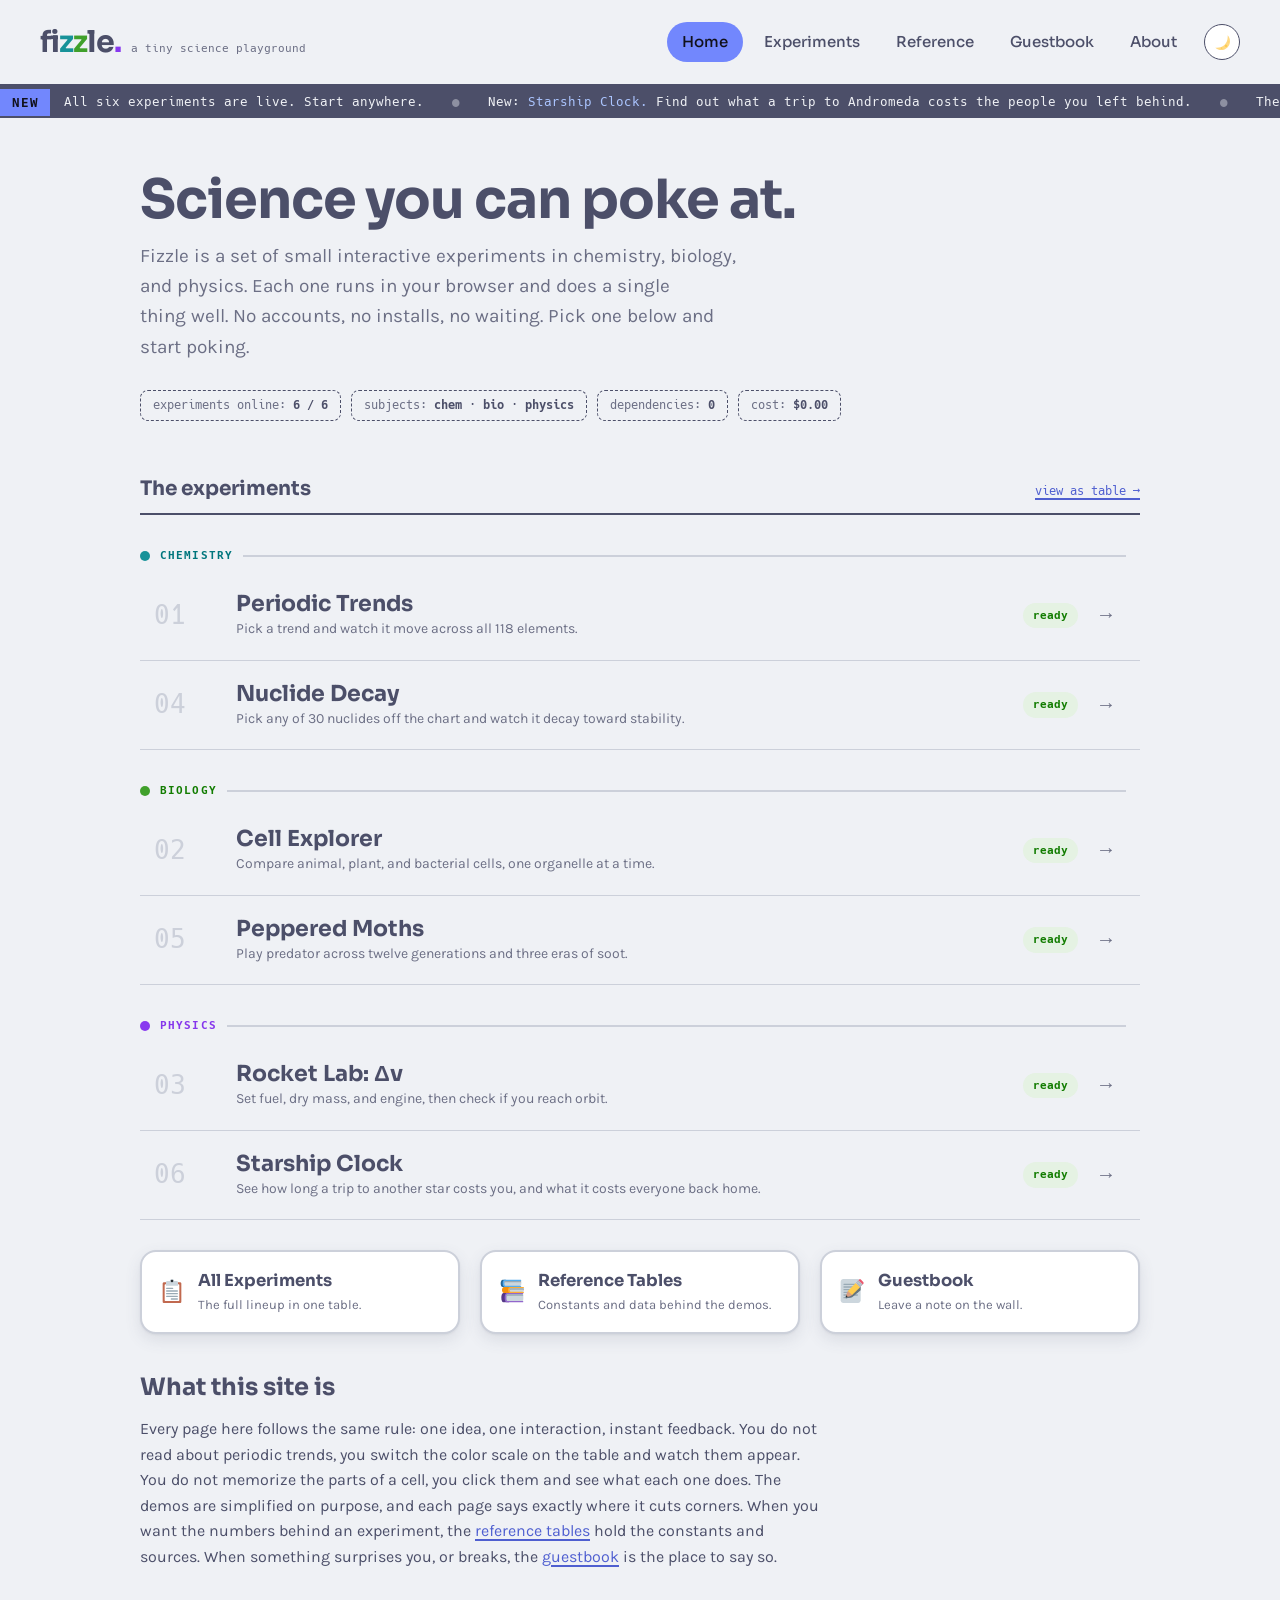
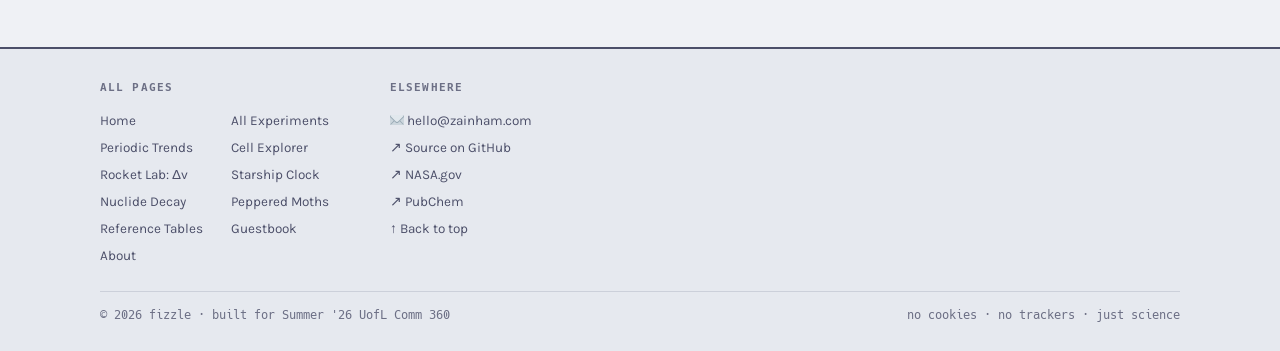
==== commit 86233316: "chore: drop the footer badges and retitle the sitemap The footer is two columns on every page now. T" ====
--- a/index.html
+++ b/index.html
@@ -126,7 +126,7 @@
 <footer class="fz-foot">
   <div class="cols">
     <div>
-      <h2>All 11 pages</h2>
+      <h2>All pages</h2>
       <ul class="fz-sitemap">
         <li><a href="index.html">Home</a></li>
         <li><a href="experiments.html">All Experiments</a></li>
@@ -151,18 +151,9 @@
         <li><a href="#top">&#8593; Back to top</a></li>
       </ul>
     </div>
-    <div>
-      <h2>Built with</h2>
-      <ul class="fz-badges">
-        <li><img src="images/badge-1.svg" alt="Badge: HTML written by hand" width="88" height="31"></li>
-        <li><img src="images/badge-2.svg" alt="Badge: CSS, one file, no build" width="88" height="31"></li>
-        <li><img src="images/badge-3.svg" alt="Badge: powered by science" width="88" height="31"></li>
-        <li><img src="images/badge-4.svg" alt="Badge: cookies zero, trackers zero" width="88" height="31"></li>
-      </ul>
-    </div>
   </div>
   <div class="base">
-    <span>&copy; 2026 fizzle &middot; built by hand for Comm 360</span>
+    <span>&copy; 2026 fizzle &middot; built for Summer '26 UofL Comm 360</span>
     <span>no cookies &middot; no trackers &middot; just science</span>
   </div>
 </footer>
--- a/fizzle.css
+++ b/fizzle.css
@@ -231,13 +231,23 @@
 /* ---------- cells: the 3D viewer ---------- */
 .cx-wrap{display:grid;grid-template-columns:minmax(0,1fr) 224px;gap:22px;align-items:start}
 .cx-stage{min-width:0}
-.cx-viewport{position:relative;aspect-ratio:4/3;border:1.5px solid var(--line);border-radius:12px;overflow:hidden;background:var(--base)}
-.cx-viewport canvas{position:absolute;inset:0;display:block;cursor:grab;touch-action:pan-y;outline:none;border-radius:11px}
+/* The chamber is pinned dark in both themes. Organelle colours are fixed and
+   carry meaning: a mitochondrion is orange in either theme, and the legend
+   swatch beside its name is that same orange. The renderer shades and hazes
+   those colours against a dark backdrop, so a white stage would break the
+   shading and flatten the depth cue. Renderer.setTheme(bg, haze) exists if a
+   themed chamber is ever wanted; the cytoplasm fills are dark-only today. */
+.cx-viewport{position:relative;aspect-ratio:4/3;border:1.5px solid #2d2d40;border-radius:12px;overflow:hidden;background:radial-gradient(125% 100% at 50% -10%,#1c1c2c 0%,#131320 58%,#0b0b12 100%);box-shadow:inset 0 1px 0 rgba(255,255,255,.05)}
+/* graph-paper dots behind the model, and a vignette in front of it */
+.cx-viewport::before{content:"";position:absolute;inset:0;z-index:0;pointer-events:none;background-image:radial-gradient(rgba(180,190,254,.13) 1px,transparent 1px);background-size:27px 27px;background-position:14px 14px}
+.cx-viewport::after{content:"";position:absolute;inset:0;z-index:3;pointer-events:none;border-radius:11px;background:radial-gradient(115% 88% at 50% 46%,transparent 52%,rgba(5,5,10,.46) 100%)}
+.cx-viewport canvas{position:absolute;inset:0;z-index:1;display:block;cursor:grab;touch-action:pan-y;outline:none;border-radius:11px}
 .cx-viewport canvas.grabbing{cursor:grabbing}
 .cx-viewport canvas:focus-visible{outline:2.5px solid var(--link);outline-offset:-4px}
-.cx-hud{position:absolute;right:10px;top:10px;display:flex;flex-direction:column;gap:6px}
-.cx-hudbtn{width:32px;height:32px;padding:0;border:1.5px solid var(--border);border-radius:9px;background:var(--card);color:var(--text);font-family:var(--font-display);font-size:15px;line-height:1;cursor:pointer;display:flex;align-items:center;justify-content:center;opacity:.92;box-shadow:var(--shadow-soft)}
-.cx-hudbtn:hover{background:var(--lav-soft);opacity:1}
+/* the HUD sits on the dark chamber, so it is styled against it, not the page */
+.cx-hud{position:absolute;right:10px;top:10px;z-index:4;display:flex;flex-direction:column;gap:6px}
+.cx-hudbtn{width:32px;height:32px;padding:0;border:1.5px solid rgba(205,214,244,.2);border-radius:9px;background:rgba(14,14,22,.74);color:#cdd6f4;font-family:var(--font-display);font-size:15px;line-height:1;cursor:pointer;display:flex;align-items:center;justify-content:center}
+.cx-hudbtn:hover{background:rgba(166,227,161,.2);border-color:var(--bio);color:#fff}
 .cx-hudbtn.on{background:var(--bio);border-color:var(--bio);color:var(--accent-contrast)}
 .cx-hint{font-family:var(--font-mono);font-size:11px;color:var(--subtext);margin:9px 0 0;text-align:center}
 .cx-side{min-width:0}
@@ -246,6 +256,12 @@
 .cx-list button .sw{width:11px;height:11px;border-radius:3px;border:1px solid var(--border);flex:none}
 .cx-list button:hover{border-color:var(--bio);background:var(--bio-soft)}
 .cx-list button.on{border-color:var(--bio);background:var(--bio-soft);font-weight:700;box-shadow:inset 3px 0 0 var(--bio)}
+/* the viewer sets --pick to the selected part's colour and clears it on a cell
+   switch, so the fallback keeps the border while nothing is selected */
+#cx-read{border-left:4px solid var(--pick,var(--bio))}
+/* .cx-list button.on already gets an inset bar above; this only rings the
+   swatch so the colour stays legible against the tinted row */
+.cx-list button.on .sw{box-shadow:0 0 0 2px var(--card),0 0 0 3.5px var(--bio)}
 @media (max-width:900px){
   .cx-wrap{grid-template-columns:1fr}
   .cx-viewport{aspect-ratio:1/1}
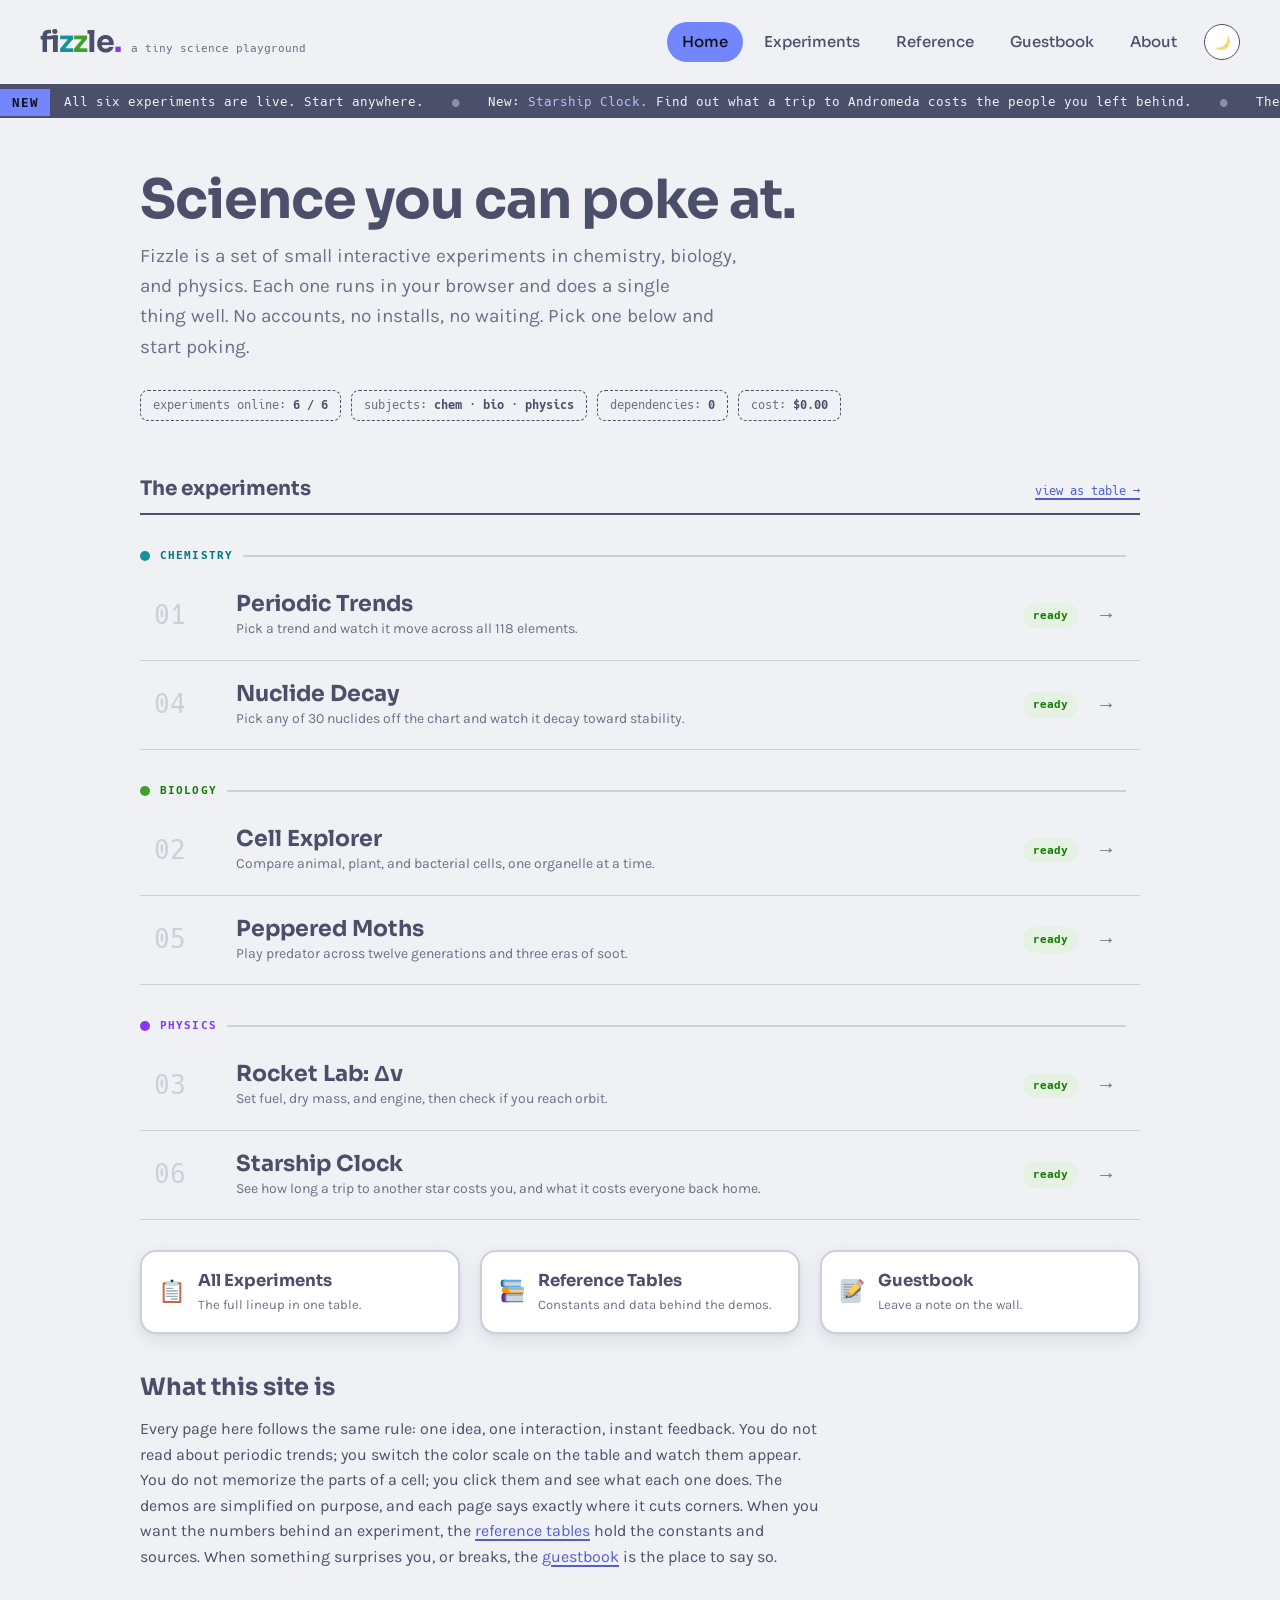
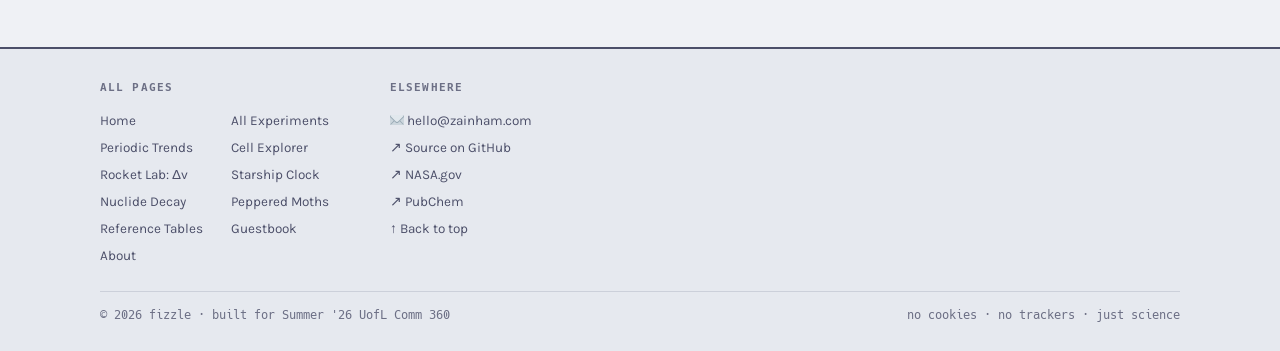
==== commit 498a3ea0: "fix: apply grammar and typo pass across the site Repair comma splices, hyphenate compound modifiers," ====
--- a/index.html
+++ b/index.html
@@ -119,7 +119,7 @@
 
   <div class="fz-prose">
     <h2>What this site is</h2>
-    <p>Every page here follows the same rule: one idea, one interaction, instant feedback. You do not read about periodic trends, you switch the color scale on the table and watch them appear. You do not memorize the parts of a cell, you click them and see what each one does. The demos are simplified on purpose, and each page says exactly where it cuts corners. When you want the numbers behind an experiment, the <a href="reference.html">reference tables</a> hold the constants and sources. When something surprises you, or breaks, the <a href="guestbook.html">guestbook</a> is the place to say so.</p>
+    <p>Every page here follows the same rule: one idea, one interaction, instant feedback. You do not read about periodic trends; you switch the color scale on the table and watch them appear. You do not memorize the parts of a cell; you click them and see what each one does. The demos are simplified on purpose, and each page says exactly where it cuts corners. When you want the numbers behind an experiment, the <a href="reference.html">reference tables</a> hold the constants and sources. When something surprises you, or breaks, the <a href="guestbook.html">guestbook</a> is the place to say so.</p>
   </div>
 </main>
 
--- a/fizzle.css
+++ b/fizzle.css
@@ -231,10 +231,10 @@
 /* ---------- cells: the 3D viewer ---------- */
 .cx-wrap{display:grid;grid-template-columns:minmax(0,1fr) 224px;gap:22px;align-items:start}
 .cx-stage{min-width:0}
-/* The chamber is pinned dark in both themes. Organelle colours are fixed and
+/* The chamber is pinned dark in both themes. Organelle colors are fixed and
    carry meaning: a mitochondrion is orange in either theme, and the legend
    swatch beside its name is that same orange. The renderer shades and hazes
-   those colours against a dark backdrop, so a white stage would break the
+   those colors against a dark backdrop, so a white stage would break the
    shading and flatten the depth cue. Renderer.setTheme(bg, haze) exists if a
    themed chamber is ever wanted; the cytoplasm fills are dark-only today. */
 .cx-viewport{position:relative;aspect-ratio:4/3;border:1.5px solid #2d2d40;border-radius:12px;overflow:hidden;background:radial-gradient(125% 100% at 50% -10%,#1c1c2c 0%,#131320 58%,#0b0b12 100%);box-shadow:inset 0 1px 0 rgba(255,255,255,.05)}
@@ -250,17 +250,25 @@
 .cx-hudbtn:hover{background:rgba(166,227,161,.2);border-color:var(--bio);color:#fff}
 .cx-hudbtn.on{background:var(--bio);border-color:var(--bio);color:var(--accent-contrast)}
 .cx-hint{font-family:var(--font-mono);font-size:11px;color:var(--subtext);margin:9px 0 0;text-align:center}
+/* chamber furniture: kind badge, scale chip, and the hover tip. The viewer
+   builds these; like the HUD they sit on the dark chamber, so their colors are
+   fixed against it rather than themed. */
+.cx-kind{position:absolute;left:10px;top:10px;z-index:4;font-family:var(--font-mono);font-size:9.5px;font-weight:700;letter-spacing:.14em;text-transform:uppercase;color:#a6adc8;background:rgba(14,14,22,.74);border:1.5px solid rgba(205,214,244,.2);border-radius:99px;padding:4px 11px;pointer-events:none}
+.cx-scale{position:absolute;left:10px;bottom:10px;z-index:4;font-family:var(--font-mono);font-size:10.5px;color:#a6adc8;background:rgba(14,14,22,.74);border:1.5px solid rgba(205,214,244,.2);border-radius:7px;padding:3px 9px;pointer-events:none}
+.cx-tip{position:absolute;z-index:5;display:flex;align-items:center;gap:7px;font-family:var(--font-mono);font-size:11.5px;color:#cdd6f4;background:rgba(14,14,22,.88);border:1.5px solid rgba(205,214,244,.25);border-radius:8px;padding:5px 10px;pointer-events:none;white-space:nowrap}
+.cx-tip[hidden]{display:none}
+.cx-tip .sw{width:10px;height:10px;border-radius:3px;flex:none}
 .cx-side{min-width:0}
 .cx-list{display:flex;flex-direction:column;gap:5px;list-style:none;margin:0;padding:0}
 .cx-list button{width:100%;display:flex;align-items:center;gap:9px;font-family:var(--font-mono);font-size:12px;line-height:1.3;text-align:left;border:1.5px solid var(--line);background:var(--card);color:var(--text);border-radius:9px;padding:8px 10px;cursor:pointer}
 .cx-list button .sw{width:11px;height:11px;border-radius:3px;border:1px solid var(--border);flex:none}
 .cx-list button:hover{border-color:var(--bio);background:var(--bio-soft)}
 .cx-list button.on{border-color:var(--bio);background:var(--bio-soft);font-weight:700;box-shadow:inset 3px 0 0 var(--bio)}
-/* the viewer sets --pick to the selected part's colour and clears it on a cell
+/* the viewer sets --pick to the selected part's color and clears it on a cell
    switch, so the fallback keeps the border while nothing is selected */
 #cx-read{border-left:4px solid var(--pick,var(--bio))}
 /* .cx-list button.on already gets an inset bar above; this only rings the
-   swatch so the colour stays legible against the tinted row */
+   swatch so the color stays legible against the tinted row */
 .cx-list button.on .sw{box-shadow:0 0 0 2px var(--card),0 0 0 3.5px var(--bio)}
 @media (max-width:900px){
   .cx-wrap{grid-template-columns:1fr}
@@ -430,8 +438,6 @@
 /* ---------- footer ---------- */
 .fz-foot{border-top:2px solid var(--border);background:var(--mantle);padding:30px 40px 26px;margin-top:auto}
 .fz-foot .cols{display:flex;gap:56px;justify-content:flex-start;flex-wrap:wrap;max-width:1080px;margin:0 auto}
-.fz-badges{display:grid;grid-template-columns:repeat(2,88px);gap:8px;list-style:none;margin:0;padding:0;line-height:0}
-.fz-badges img{display:block;border-radius:3px}
 .fz-foot h2{font-family:var(--font-mono);font-size:11px;letter-spacing:.1em;text-transform:uppercase;color:var(--subtext);margin:0 0 10px;font-weight:700}
 .fz-foot ul{list-style:none;margin:0;padding:0;font-size:13.5px;line-height:2}
 .fz-foot ul a{color:var(--text);text-decoration:none}
